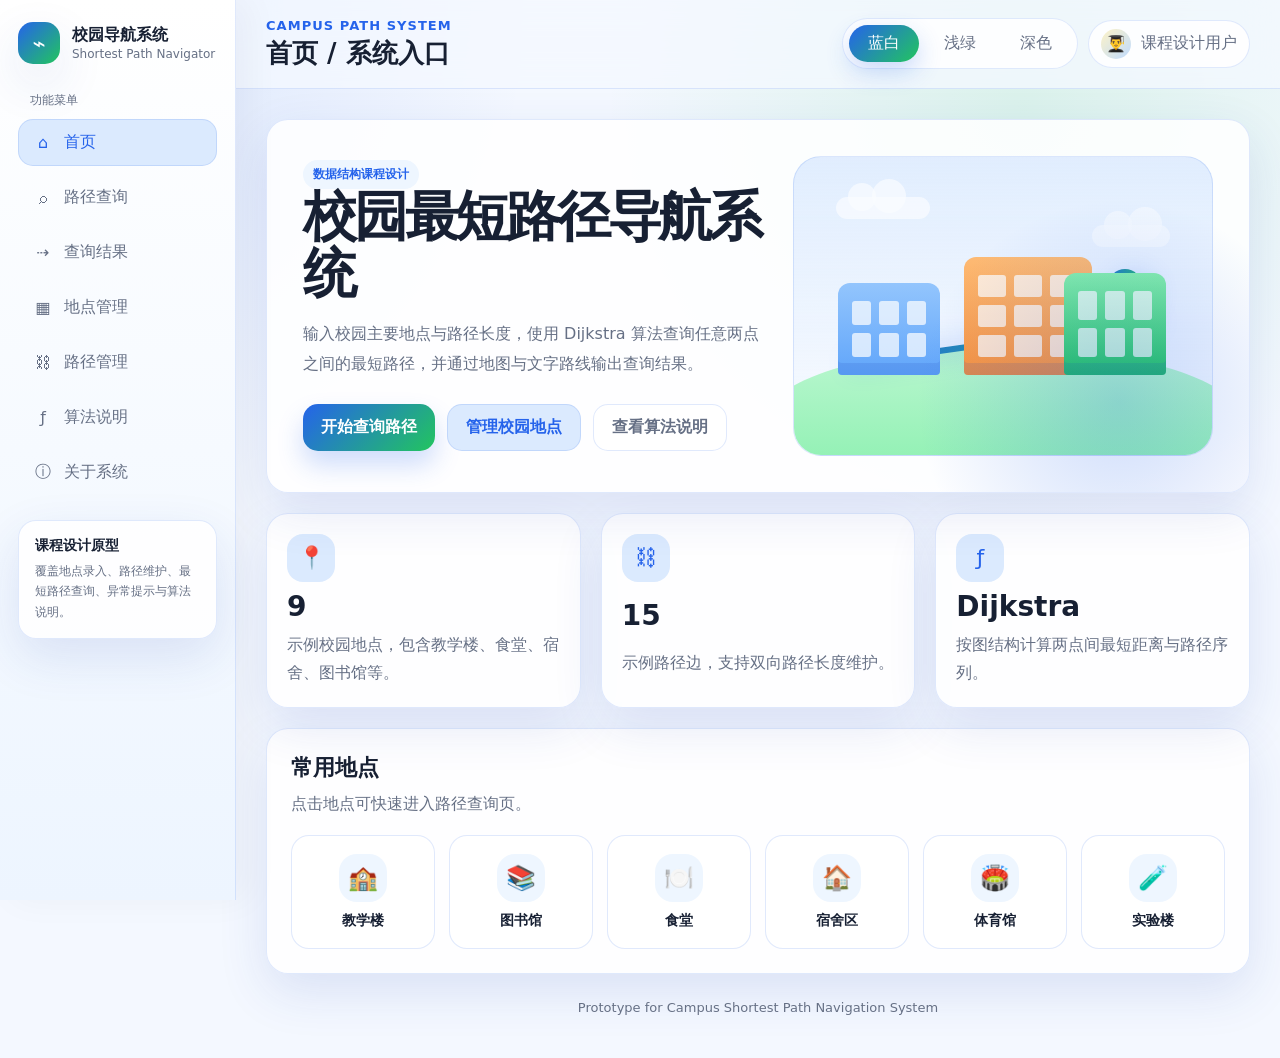
==== assets/prototype/campus-nav-prototype/index.html @ 182c436b "chore(init): add prototype assets, docs structure and project guidelines - Extract campus-nav-protot" ====
<!doctype html>
<html lang="zh-CN">
<head>
  <meta charset="UTF-8" />
  <meta name="viewport" content="width=device-width, initial-scale=1.0" />
  <title>校园最短路径导航系统 - 首页</title>
  <link rel="stylesheet" href="css/styles.css" />
</head>
<body data-theme="blue">
  <div class="drawer-mask" data-drawer-mask></div>
  <div class="app-shell">
    <aside class="sidebar">
      <div class="brand">
        <div class="logo">⌁</div>
        <div>
          <div class="brand-title">校园导航系统</div>
          <div class="brand-subtitle">Shortest Path Navigator</div>
        </div>
      </div>
      <div class="nav-section-title">功能菜单</div>
      <nav class="nav-list" data-nav></nav>
      <div class="sidebar-card">
        <strong>课程设计原型</strong>
        <p>覆盖地点录入、路径维护、最短路径查询、异常提示与算法说明。</p>
      </div>
    </aside>

    <main class="main">
      <header class="topbar">
        <button class="btn ghost mobile-menu-btn" data-menu-toggle>☰</button>
        <div>
          <div class="page-kicker">Campus Path System</div>
          <h1 class="page-title">首页 / 系统入口</h1>
        </div>
        <div class="top-actions">
          <div class="theme-switch" aria-label="主题切换">
            <button class="theme-btn" data-theme-btn="blue">蓝白</button>
            <button class="theme-btn" data-theme-btn="green">浅绿</button>
            <button class="theme-btn" data-theme-btn="dark">深色</button>
          </div>
          <div class="user-pill"><span class="avatar">👨‍🎓</span> 课程设计用户</div>
        </div>
      </header>

      <section class="content">
        <div class="card hero">
          <div>
            <span class="badge">数据结构课程设计</span>
            <h1>校园最短路径导航系统</h1>
            <p>输入校园主要地点与路径长度，使用 Dijkstra 算法查询任意两点之间的最短路径，并通过地图与文字路线输出查询结果。</p>
            <div class="hero-actions">
              <a class="btn primary" href="query.html">开始查询路径</a>
              <a class="btn secondary" href="locations.html">管理校园地点</a>
              <a class="btn ghost" href="algorithm.html">查看算法说明</a>
            </div>
          </div>
          <div class="hero-visual" aria-label="校园插画">
            <div class="cloud one"></div>
            <div class="cloud two"></div>
            <div class="ground"></div>
            <div class="route-line"></div>
            <div class="pin start"><span>起</span></div>
            <div class="pin end"><span>终</span></div>
            <div class="building b1"><div class="window-grid"><i></i><i></i><i></i><i></i><i></i><i></i></div></div>
            <div class="building b2"><div class="window-grid"><i></i><i></i><i></i><i></i><i></i><i></i><i></i><i></i><i></i></div></div>
            <div class="building b3"><div class="window-grid"><i></i><i></i><i></i><i></i><i></i><i></i></div></div>
          </div>
        </div>

        <div class="grid three" style="margin-top:20px">
          <div class="card stat-card">
            <div class="icon">📍</div>
            <strong>9</strong>
            <span>示例校园地点，包含教学楼、食堂、宿舍、图书馆等。</span>
          </div>
          <div class="card stat-card">
            <div class="icon">⛓</div>
            <strong>15</strong>
            <span>示例路径边，支持双向路径长度维护。</span>
          </div>
          <div class="card stat-card">
            <div class="icon">ƒ</div>
            <strong>Dijkstra</strong>
            <span>按图结构计算两点间最短距离与路径序列。</span>
          </div>
        </div>

        <div class="card pad" style="margin-top:20px">
          <div class="section-head">
            <div>
              <h2>常用地点</h2>
              <p>点击地点可快速进入路径查询页。</p>
            </div>
          </div>
          <div class="quick-grid" data-place-grid></div>
        </div>

        <p class="footer-note">Prototype for Campus Shortest Path Navigation System</p>
      </section>
    </main>
  </div>
  <script src="js/app.js"></script>
</body>
</html>
---- assets/prototype/campus-nav-prototype/css/styles.css ----
:root {
  --bg: #f4f8ff;
  --surface: rgba(255, 255, 255, 0.86);
  --surface-strong: #ffffff;
  --surface-soft: #edf5ff;
  --text: #172033;
  --muted: #667085;
  --line: rgba(37, 99, 235, 0.14);
  --primary: #2563eb;
  --primary-2: #22c55e;
  --primary-soft: #dbeafe;
  --danger: #ef4444;
  --warning: #f59e0b;
  --success: #16a34a;
  --shadow: 0 18px 50px rgba(30, 64, 175, 0.12);
  --radius: 22px;
  --sidebar: linear-gradient(180deg, #ffffff, #edf5ff);
  --map-bg: #f8fbff;
  --map-road: #d8e5f7;
  --chip: #eef6ff;
}

[data-theme="green"] {
  --bg: #f5faf7;
  --surface: rgba(255, 255, 255, 0.9);
  --surface-strong: #ffffff;
  --surface-soft: #ecfdf3;
  --text: #152018;
  --muted: #647067;
  --line: rgba(22, 163, 74, 0.16);
  --primary: #16a34a;
  --primary-2: #0ea5e9;
  --primary-soft: #dcfce7;
  --shadow: 0 18px 50px rgba(22, 101, 52, 0.12);
  --sidebar: linear-gradient(180deg, #ffffff, #eefcf4);
  --map-bg: #f6fff9;
  --map-road: #d9f2e2;
  --chip: #eefcf4;
}

[data-theme="dark"] {
  --bg: #06111f;
  --surface: rgba(12, 24, 43, 0.9);
  --surface-strong: #101d31;
  --surface-soft: #0d1b2e;
  --text: #e8f1ff;
  --muted: #8ea3bd;
  --line: rgba(125, 211, 252, 0.16);
  --primary: #38bdf8;
  --primary-2: #8b5cf6;
  --primary-soft: rgba(56, 189, 248, 0.16);
  --danger: #fb7185;
  --warning: #fbbf24;
  --success: #34d399;
  --shadow: 0 18px 56px rgba(0, 0, 0, 0.32);
  --sidebar: linear-gradient(180deg, #101d31, #081426);
  --map-bg: #0b1728;
  --map-road: #203854;
  --chip: rgba(56, 189, 248, 0.12);
}

* {
  box-sizing: border-box;
}

html {
  scroll-behavior: smooth;
}

body {
  margin: 0;
  font-family: Inter, ui-sans-serif, system-ui, -apple-system, BlinkMacSystemFont, "Segoe UI", "PingFang SC", "Microsoft YaHei", sans-serif;
  background:
    radial-gradient(circle at top left, rgba(37, 99, 235, 0.15), transparent 32%),
    radial-gradient(circle at 80% 10%, rgba(34, 197, 94, 0.12), transparent 30%),
    var(--bg);
  color: var(--text);
  min-height: 100vh;
}

body[data-theme="dark"] {
  background:
    radial-gradient(circle at top left, rgba(56, 189, 248, 0.18), transparent 28%),
    radial-gradient(circle at 82% 20%, rgba(139, 92, 246, 0.18), transparent 32%),
    var(--bg);
}

a {
  color: inherit;
  text-decoration: none;
}

button, input, select, textarea {
  font: inherit;
}

button {
  cursor: pointer;
}

.app-shell {
  display: grid;
  grid-template-columns: 236px 1fr;
  min-height: 100vh;
}

.sidebar {
  position: sticky;
  top: 0;
  height: 100vh;
  padding: 22px 18px;
  background: var(--sidebar);
  border-right: 1px solid var(--line);
  box-shadow: 12px 0 34px rgba(15, 23, 42, 0.04);
  z-index: 10;
}

.brand {
  display: flex;
  align-items: center;
  gap: 12px;
  margin-bottom: 28px;
}

.logo {
  width: 42px;
  height: 42px;
  display: grid;
  place-items: center;
  border-radius: 15px;
  color: #fff;
  background: linear-gradient(135deg, var(--primary), var(--primary-2));
  font-size: 22px;
  box-shadow: var(--shadow);
}

.brand-title {
  font-weight: 800;
  line-height: 1.2;
}

.brand-subtitle {
  font-size: 12px;
  color: var(--muted);
  margin-top: 3px;
}

.nav-section-title {
  margin: 22px 12px 10px;
  font-size: 12px;
  color: var(--muted);
}

.nav-list {
  display: grid;
  gap: 8px;
}

.nav-item {
  display: flex;
  align-items: center;
  gap: 10px;
  padding: 12px 13px;
  border-radius: 15px;
  color: var(--muted);
  transition: 0.2s ease;
  border: 1px solid transparent;
}

.nav-item:hover,
.nav-item.active {
  color: var(--primary);
  background: var(--primary-soft);
  border-color: var(--line);
}

.nav-icon {
  width: 22px;
  text-align: center;
}

.sidebar-card {
  margin-top: 24px;
  padding: 16px;
  border-radius: 18px;
  background: var(--surface);
  border: 1px solid var(--line);
  box-shadow: var(--shadow);
}

.sidebar-card strong {
  display: block;
  font-size: 14px;
  margin-bottom: 6px;
}

.sidebar-card p {
  margin: 0;
  color: var(--muted);
  font-size: 12px;
  line-height: 1.7;
}

.main {
  min-width: 0;
}

.topbar {
  position: sticky;
  top: 0;
  z-index: 8;
  display: flex;
  align-items: center;
  justify-content: space-between;
  gap: 16px;
  padding: 18px 30px;
  backdrop-filter: blur(18px);
  background: color-mix(in srgb, var(--bg) 74%, transparent);
  border-bottom: 1px solid var(--line);
}

.page-kicker {
  color: var(--primary);
  font-size: 13px;
  font-weight: 700;
  letter-spacing: 0.08em;
  text-transform: uppercase;
}

.page-title {
  margin: 4px 0 0;
  font-size: 26px;
  line-height: 1.25;
}

.top-actions {
  display: flex;
  align-items: center;
  gap: 10px;
  flex-wrap: wrap;
  justify-content: flex-end;
}

.theme-switch {
  display: inline-flex;
  align-items: center;
  gap: 6px;
  padding: 6px;
  border-radius: 999px;
  background: var(--surface);
  border: 1px solid var(--line);
}

.theme-btn {
  min-width: 70px;
  padding: 8px 12px;
  border-radius: 999px;
  border: 0;
  background: transparent;
  color: var(--muted);
}

.theme-btn.active {
  color: #fff;
  background: linear-gradient(135deg, var(--primary), var(--primary-2));
  box-shadow: 0 10px 24px color-mix(in srgb, var(--primary) 24%, transparent);
}

.user-pill {
  display: flex;
  align-items: center;
  gap: 10px;
  padding: 8px 12px;
  border: 1px solid var(--line);
  border-radius: 999px;
  background: var(--surface);
  color: var(--muted);
  white-space: nowrap;
}

.avatar {
  width: 30px;
  height: 30px;
  border-radius: 50%;
  display: grid;
  place-items: center;
  background: linear-gradient(135deg, #fef3c7, #bfdbfe);
}

.content {
  padding: 30px;
}

.grid {
  display: grid;
  gap: 20px;
}

.grid.two {
  grid-template-columns: 1.05fr 0.95fr;
}

.grid.three {
  grid-template-columns: repeat(3, 1fr);
}

.card {
  background: var(--surface);
  border: 1px solid var(--line);
  border-radius: var(--radius);
  box-shadow: var(--shadow);
}

.card.pad {
  padding: 24px;
}

.hero {
  position: relative;
  overflow: hidden;
  min-height: 360px;
  display: grid;
  grid-template-columns: 1fr 420px;
  align-items: center;
  gap: 30px;
  padding: 36px;
}

.hero::after {
  content: "";
  position: absolute;
  inset: auto -80px -120px auto;
  width: 420px;
  height: 420px;
  border-radius: 50%;
  background: radial-gradient(circle, color-mix(in srgb, var(--primary) 22%, transparent), transparent 68%);
  pointer-events: none;
}

.hero h1 {
  font-size: clamp(34px, 5vw, 54px);
  line-height: 1.05;
  margin: 0 0 16px;
  letter-spacing: -0.06em;
}

.hero p {
  max-width: 680px;
  margin: 0 0 24px;
  color: var(--muted);
  line-height: 1.9;
}

.hero-actions {
  display: flex;
  gap: 12px;
  flex-wrap: wrap;
}

.btn {
  border: 0;
  border-radius: 15px;
  padding: 12px 18px;
  font-weight: 700;
  display: inline-flex;
  align-items: center;
  justify-content: center;
  gap: 8px;
  min-height: 46px;
  transition: 0.2s ease;
}

.btn.primary {
  color: #fff;
  background: linear-gradient(135deg, var(--primary), var(--primary-2));
  box-shadow: 0 14px 26px color-mix(in srgb, var(--primary) 22%, transparent);
}

.btn.secondary {
  color: var(--primary);
  background: var(--primary-soft);
  border: 1px solid var(--line);
}

.btn.ghost {
  color: var(--muted);
  background: var(--surface);
  border: 1px solid var(--line);
}

.btn.danger {
  color: #fff;
  background: var(--danger);
}

.btn:hover {
  transform: translateY(-1px);
}

.hero-visual {
  position: relative;
  min-height: 300px;
  border-radius: 28px;
  background:
    linear-gradient(180deg, color-mix(in srgb, var(--primary-soft) 80%, transparent), transparent),
    var(--map-bg);
  border: 1px solid var(--line);
  overflow: hidden;
}

.cloud {
  position: absolute;
  background: rgba(255, 255, 255, 0.7);
  height: 22px;
  border-radius: 999px;
  filter: blur(0.2px);
}

.cloud::before,
.cloud::after {
  content: "";
  position: absolute;
  border-radius: 50%;
  background: inherit;
}

.cloud::before {
  width: 28px;
  height: 28px;
  left: 12px;
  top: -14px;
}

.cloud::after {
  width: 34px;
  height: 34px;
  left: 36px;
  top: -18px;
}

.cloud.one { width: 94px; left: 42px; top: 40px; opacity: 0.8; }
.cloud.two { width: 78px; right: 42px; top: 68px; opacity: 0.6; }

.campus-scene {
  position: absolute;
  inset: 0;
}

.building {
  position: absolute;
  bottom: 80px;
  width: 102px;
  height: 86px;
  border-radius: 12px 12px 4px 4px;
  background: linear-gradient(180deg, #93c5fd, #60a5fa);
  box-shadow: inset 0 -12px 0 rgba(30, 64, 175, 0.13);
}

[data-theme="dark"] .building {
  background: linear-gradient(180deg, #2563eb, #1e40af);
  box-shadow: 0 0 28px rgba(56, 189, 248, 0.22);
}

.building.b1 { left: 44px; height: 92px; }
.building.b2 { left: 170px; width: 128px; height: 118px; background: linear-gradient(180deg, #fdba74, #fb923c); }
.building.b3 { right: 46px; height: 102px; background: linear-gradient(180deg, #86efac, #22c55e); }

.window-grid {
  position: absolute;
  inset: 18px 14px;
  display: grid;
  grid-template-columns: repeat(3, 1fr);
  gap: 8px;
}

.window-grid i {
  background: rgba(255, 255, 255, 0.72);
  border-radius: 3px;
}

.ground {
  position: absolute;
  left: -30px;
  right: -30px;
  bottom: -42px;
  height: 150px;
  border-radius: 50% 50% 0 0;
  background: linear-gradient(180deg, #bbf7d0, #86efac);
}

[data-theme="dark"] .ground {
  background: linear-gradient(180deg, #0f766e, #064e3b);
}

.route-line {
  position: absolute;
  left: 54px;
  right: 54px;
  bottom: 110px;
  height: 6px;
  border-radius: 999px;
  background: linear-gradient(90deg, var(--primary), var(--primary-2));
  transform: rotate(-8deg);
  box-shadow: 0 0 24px color-mix(in srgb, var(--primary) 40%, transparent);
}

.pin {
  position: absolute;
  width: 34px;
  height: 34px;
  display: grid;
  place-items: center;
  color: #fff;
  border-radius: 50% 50% 50% 8px;
  transform: rotate(-45deg);
  background: linear-gradient(135deg, var(--primary), var(--primary-2));
  box-shadow: 0 12px 28px color-mix(in srgb, var(--primary) 30%, transparent);
}

.pin span {
  transform: rotate(45deg);
  font-size: 16px;
}

.pin.start { left: 64px; bottom: 118px; }
.pin.end { right: 70px; bottom: 152px; }

.stat-card {
  display: grid;
  gap: 8px;
  padding: 20px;
}

.stat-card .icon {
  width: 48px;
  height: 48px;
  display: grid;
  place-items: center;
  border-radius: 16px;
  background: var(--primary-soft);
  color: var(--primary);
  font-size: 22px;
}

.stat-card strong {
  font-size: 28px;
}

.stat-card span,
.section-note {
  color: var(--muted);
  line-height: 1.75;
}

.section-head {
  display: flex;
  justify-content: space-between;
  align-items: flex-start;
  gap: 16px;
  margin-bottom: 18px;
}

.section-head h2,
.card h2 {
  margin: 0;
  font-size: 22px;
}

.section-head p,
.card h2 + p {
  margin: 7px 0 0;
  color: var(--muted);
  line-height: 1.7;
}

.quick-grid {
  display: grid;
  grid-template-columns: repeat(6, 1fr);
  gap: 14px;
}

.place-tile {
  padding: 18px 12px;
  border: 1px solid var(--line);
  border-radius: 18px;
  background: var(--surface-strong);
  text-align: center;
  transition: 0.2s ease;
}

.place-tile:hover {
  transform: translateY(-3px);
  box-shadow: var(--shadow);
}

.place-icon {
  width: 48px;
  height: 48px;
  margin: 0 auto 10px;
  border-radius: 18px;
  display: grid;
  place-items: center;
  background: var(--chip);
  color: var(--primary);
  font-size: 24px;
}

.place-tile strong {
  display: block;
  font-size: 14px;
}

.form {
  display: grid;
  gap: 18px;
}

.form-row {
  display: grid;
  gap: 8px;
}

.form-row label {
  font-weight: 700;
  color: var(--text);
}

.input-wrap {
  display: flex;
  align-items: center;
  gap: 10px;
  padding: 0 14px;
  min-height: 56px;
  border: 1px solid var(--line);
  background: var(--surface-strong);
  border-radius: 16px;
}

.input-wrap input,
.input-wrap select {
  width: 100%;
  border: 0;
  outline: none;
  background: transparent;
  color: var(--text);
}

select option {
  color: #111827;
}

.input-icon {
  color: var(--primary);
}

.alert {
  display: none;
  padding: 13px 14px;
  border-radius: 14px;
  border: 1px solid color-mix(in srgb, var(--danger) 35%, transparent);
  color: var(--danger);
  background: color-mix(in srgb, var(--danger) 10%, transparent);
}

.alert.show {
  display: block;
}

.route-summary {
  display: grid;
  gap: 20px;
}

.distance-card {
  padding: 24px;
  border-radius: 22px;
  background: linear-gradient(135deg, var(--primary-soft), transparent);
  border: 1px solid var(--line);
}

.distance-card small {
  display: block;
  color: var(--muted);
  margin-bottom: 8px;
}

.distance-number {
  font-size: 50px;
  font-weight: 900;
  letter-spacing: -0.06em;
  color: var(--primary);
}

.path-text {
  padding: 18px;
  border-radius: 18px;
  background: var(--surface-soft);
  border: 1px dashed var(--line);
  font-weight: 800;
  color: var(--primary);
  line-height: 1.8;
}

.path-list {
  display: grid;
  gap: 10px;
  counter-reset: step;
}

.path-step {
  display: flex;
  align-items: center;
  gap: 12px;
  padding: 13px;
  border-radius: 16px;
  background: var(--surface-strong);
  border: 1px solid var(--line);
}

.path-step::before {
  counter-increment: step;
  content: counter(step);
  width: 30px;
  height: 30px;
  display: grid;
  place-items: center;
  border-radius: 50%;
  background: linear-gradient(135deg, var(--primary), var(--primary-2));
  color: #fff;
  font-weight: 800;
}

.map-card {
  min-height: 420px;
  position: relative;
  overflow: hidden;
  background: var(--map-bg);
}

.campus-map {
  width: 100%;
  height: 100%;
  min-height: 420px;
}

.map-node {
  cursor: pointer;
}

.map-node circle {
  fill: var(--surface-strong);
  stroke: var(--primary);
  stroke-width: 2.4;
  filter: drop-shadow(0 8px 14px rgba(37, 99, 235, 0.16));
}

.map-node text {
  fill: var(--text);
  font-weight: 700;
  font-size: 13px;
}

.map-edge {
  stroke: var(--map-road);
  stroke-width: 5;
  stroke-linecap: round;
}

.map-edge.active {
  stroke: url(#routeGradient);
  stroke-width: 7;
  stroke-dasharray: 10 8;
  animation: dash 1.8s linear infinite;
}

@keyframes dash {
  to { stroke-dashoffset: -36; }
}

.table-wrap {
  overflow: auto;
  border: 1px solid var(--line);
  border-radius: 18px;
  background: var(--surface-strong);
}

table {
  width: 100%;
  border-collapse: collapse;
  min-width: 720px;
}

th,
td {
  padding: 15px 16px;
  text-align: left;
  border-bottom: 1px solid var(--line);
}

th {
  color: var(--muted);
  font-size: 13px;
  background: color-mix(in srgb, var(--surface-soft) 70%, transparent);
}

td {
  color: var(--text);
}

tr:last-child td {
  border-bottom: 0;
}

.badge {
  display: inline-flex;
  align-items: center;
  gap: 6px;
  padding: 6px 10px;
  border-radius: 999px;
  font-size: 12px;
  font-weight: 800;
  background: var(--chip);
  color: var(--primary);
}

.badge.success { color: var(--success); background: color-mix(in srgb, var(--success) 12%, transparent); }
.badge.warning { color: var(--warning); background: color-mix(in srgb, var(--warning) 13%, transparent); }
.badge.danger { color: var(--danger); background: color-mix(in srgb, var(--danger) 12%, transparent); }

.action-link {
  border: 0;
  background: transparent;
  color: var(--primary);
  font-weight: 800;
  margin-right: 12px;
}

.search-panel {
  display: grid;
  grid-template-columns: 1fr 1fr auto;
  gap: 12px;
  margin-bottom: 18px;
}

.timeline {
  display: grid;
  gap: 18px;
}

.timeline-item {
  display: grid;
  grid-template-columns: 44px 1fr;
  gap: 14px;
}

.timeline-dot {
  width: 44px;
  height: 44px;
  display: grid;
  place-items: center;
  border-radius: 16px;
  background: linear-gradient(135deg, var(--primary), var(--primary-2));
  color: white;
  font-weight: 900;
}

.timeline-body {
  padding: 16px;
  border: 1px solid var(--line);
  border-radius: 18px;
  background: var(--surface-strong);
}

.timeline-body h3 {
  margin: 0 0 6px;
}

.timeline-body p {
  margin: 0;
  color: var(--muted);
  line-height: 1.7;
}

.code-block {
  margin-top: 16px;
  padding: 16px;
  border-radius: 16px;
  border: 1px solid var(--line);
  background: #07111f;
  color: #dbeafe;
  overflow: auto;
  font-family: "SFMono-Regular", Consolas, "Liberation Mono", Menlo, monospace;
  font-size: 13px;
  line-height: 1.7;
}

.footer-note {
  margin-top: 26px;
  color: var(--muted);
  text-align: center;
  font-size: 13px;
}

.mobile-menu-btn {
  display: none;
}

.drawer-mask {
  display: none;
}

.empty-state {
  padding: 44px 20px;
  text-align: center;
  color: var(--muted);
}

.empty-state .big-icon {
  width: 72px;
  height: 72px;
  display: grid;
  place-items: center;
  margin: 0 auto 14px;
  border-radius: 24px;
  background: var(--primary-soft);
  color: var(--primary);
  font-size: 36px;
}

.mock-form-grid {
  display: grid;
  grid-template-columns: repeat(2, 1fr);
  gap: 14px;
}

.form-actions {
  display: flex;
  justify-content: flex-end;
  gap: 12px;
  margin-top: 18px;
  flex-wrap: wrap;
}

.route-chip-row {
  display: flex;
  gap: 10px;
  flex-wrap: wrap;
}

.route-chip {
  display: inline-flex;
  align-items: center;
  gap: 7px;
  padding: 8px 10px;
  border-radius: 999px;
  background: var(--chip);
  color: var(--primary);
  font-weight: 800;
  font-size: 13px;
}

@media (max-width: 1180px) {
  .hero {
    grid-template-columns: 1fr;
  }

  .quick-grid,
  .grid.three {
    grid-template-columns: repeat(3, 1fr);
  }

  .grid.two {
    grid-template-columns: 1fr;
  }
}

@media (max-width: 880px) {
  .app-shell {
    grid-template-columns: 1fr;
  }

  .sidebar {
    position: fixed;
    left: -280px;
    transition: 0.22s ease;
    width: 260px;
  }

  body.drawer-open .sidebar {
    left: 0;
  }

  .drawer-mask {
    display: block;
    position: fixed;
    inset: 0;
    background: rgba(2, 6, 23, 0.46);
    opacity: 0;
    pointer-events: none;
    transition: 0.2s ease;
    z-index: 9;
  }

  body.drawer-open .drawer-mask {
    opacity: 1;
    pointer-events: auto;
  }

  .mobile-menu-btn {
    display: inline-flex;
  }

  .topbar {
    align-items: flex-start;
    padding: 16px;
  }

  .content {
    padding: 16px;
  }

  .hero {
    padding: 24px;
  }

  .theme-switch {
    width: 100%;
    justify-content: center;
  }

  .top-actions {
    max-width: 260px;
  }

  .search-panel,
  .mock-form-grid {
    grid-template-columns: 1fr;
  }
}

@media (max-width: 620px) {
  .quick-grid,
  .grid.three {
    grid-template-columns: repeat(2, 1fr);
  }

  .page-title {
    font-size: 21px;
  }

  .hero h1 {
    font-size: 34px;
  }
}
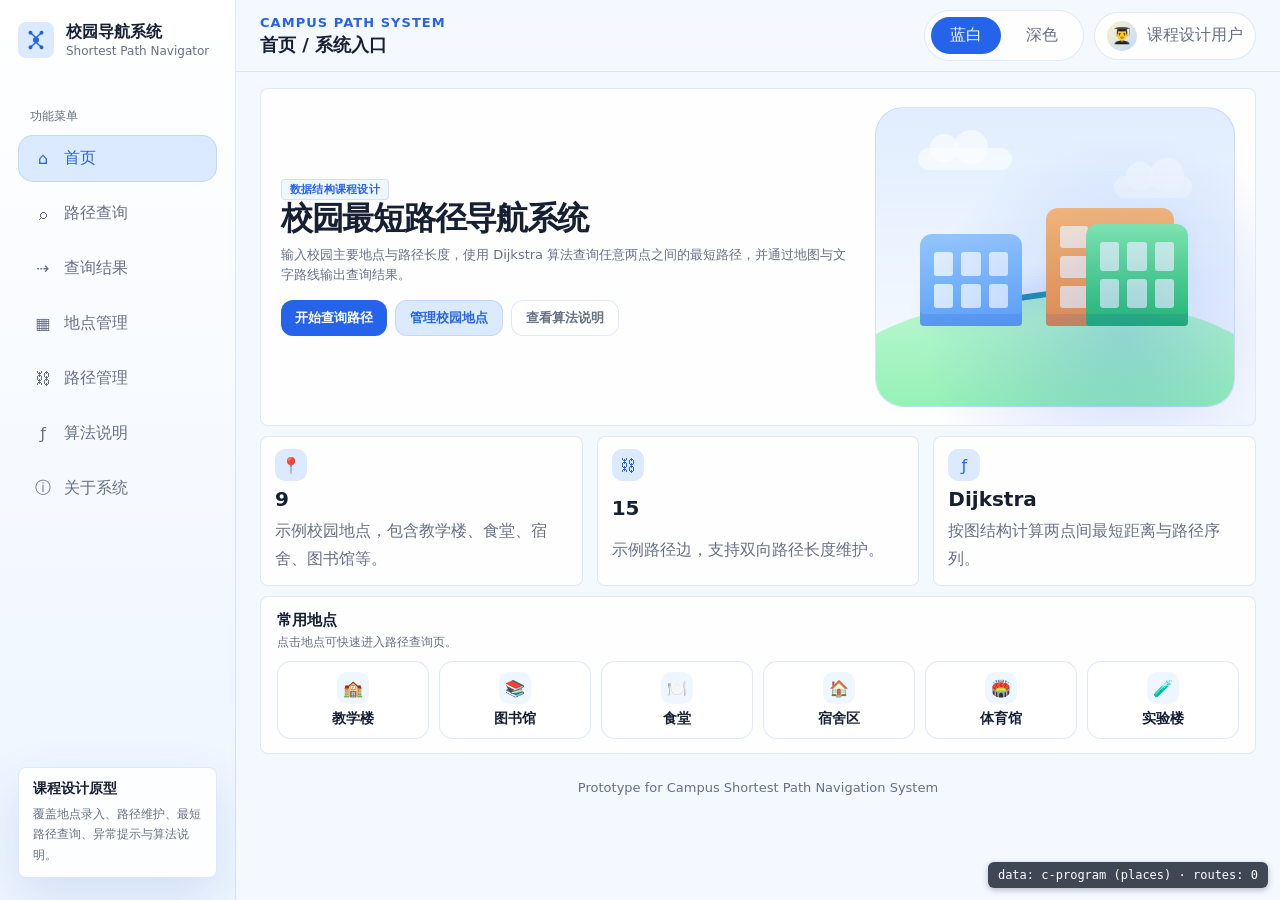
==== commit 07b212e0: "feat(frontend): simplify to 2 themes, redesign logo, polish components - Remove green theme; keep on" ====
--- a/assets/prototype/campus-nav-prototype/index.html
+++ b/assets/prototype/campus-nav-prototype/index.html
@@ -11,7 +11,19 @@
   <div class="app-shell">
     <aside class="sidebar">
       <div class="brand">
-        <div class="logo">⌁</div>
+        <div class="logo" aria-label="校园导航 Logo">
+          <svg viewBox="0 0 24 24" width="22" height="22" stroke="currentColor" fill="none" stroke-width="1.6" stroke-linecap="round" stroke-linejoin="round">
+            <circle cx="12" cy="12" r="2.5" fill="currentColor"/>
+            <line x1="12" y1="9.5" x2="6" y2="4"/>
+            <line x1="12" y1="9.5" x2="18" y2="4"/>
+            <line x1="12" y1="14.5" x2="6" y2="20"/>
+            <line x1="12" y1="14.5" x2="18" y2="20"/>
+            <circle cx="6" cy="4" r="1.4" fill="currentColor"/>
+            <circle cx="18" cy="4" r="1.4" fill="currentColor"/>
+            <circle cx="6" cy="20" r="1.4" fill="currentColor"/>
+            <circle cx="18" cy="20" r="1.4" fill="currentColor"/>
+          </svg>
+        </div>
         <div>
           <div class="brand-title">校园导航系统</div>
           <div class="brand-subtitle">Shortest Path Navigator</div>
@@ -35,7 +47,7 @@
         <div class="top-actions">
           <div class="theme-switch" aria-label="主题切换">
             <button class="theme-btn" data-theme-btn="blue">蓝白</button>
-            <button class="theme-btn" data-theme-btn="green">浅绿</button>
+            
             <button class="theme-btn" data-theme-btn="dark">深色</button>
           </div>
           <div class="user-pill"><span class="avatar">👨‍🎓</span> 课程设计用户</div>
@@ -67,7 +79,7 @@
           </div>
         </div>
 
-        <div class="grid three" style="margin-top:20px">
+        <div class="grid three" style="margin-top:10px">
           <div class="card stat-card">
             <div class="icon">📍</div>
             <strong>9</strong>
@@ -85,7 +97,7 @@
           </div>
         </div>
 
-        <div class="card pad" style="margin-top:20px">
+        <div class="card pad" style="margin-top:10px">
           <div class="section-head">
             <div>
               <h2>常用地点</h2>
--- a/assets/prototype/campus-nav-prototype/css/styles.css
+++ b/assets/prototype/campus-nav-prototype/css/styles.css
@@ -13,29 +13,11 @@
   --warning: #f59e0b;
   --success: #16a34a;
   --shadow: 0 18px 50px rgba(30, 64, 175, 0.12);
-  --radius: 22px;
+  --radius: 8px;
   --sidebar: linear-gradient(180deg, #ffffff, #edf5ff);
   --map-bg: #f8fbff;
   --map-road: #d8e5f7;
   --chip: #eef6ff;
-}
-
-[data-theme="green"] {
-  --bg: #f5faf7;
-  --surface: rgba(255, 255, 255, 0.9);
-  --surface-strong: #ffffff;
-  --surface-soft: #ecfdf3;
-  --text: #152018;
-  --muted: #647067;
-  --line: rgba(22, 163, 74, 0.16);
-  --primary: #16a34a;
-  --primary-2: #0ea5e9;
-  --primary-soft: #dcfce7;
-  --shadow: 0 18px 50px rgba(22, 101, 52, 0.12);
-  --sidebar: linear-gradient(180deg, #ffffff, #eefcf4);
-  --map-bg: #f6fff9;
-  --map-road: #d9f2e2;
-  --chip: #eefcf4;
 }
 
 [data-theme="dark"] {
@@ -70,19 +52,9 @@
 body {
   margin: 0;
   font-family: Inter, ui-sans-serif, system-ui, -apple-system, BlinkMacSystemFont, "Segoe UI", "PingFang SC", "Microsoft YaHei", sans-serif;
-  background:
-    radial-gradient(circle at top left, rgba(37, 99, 235, 0.15), transparent 32%),
-    radial-gradient(circle at 80% 10%, rgba(34, 197, 94, 0.12), transparent 30%),
-    var(--bg);
+  background: var(--bg);
   color: var(--text);
   min-height: 100vh;
-}
-
-body[data-theme="dark"] {
-  background:
-    radial-gradient(circle at top left, rgba(56, 189, 248, 0.18), transparent 28%),
-    radial-gradient(circle at 82% 20%, rgba(139, 92, 246, 0.18), transparent 32%),
-    var(--bg);
 }
 
 a {
@@ -111,8 +83,14 @@
   padding: 22px 18px;
   background: var(--sidebar);
   border-right: 1px solid var(--line);
-  box-shadow: 12px 0 34px rgba(15, 23, 42, 0.04);
   z-index: 10;
+  display: flex;
+  flex-direction: column;
+  overflow-y: auto;
+}
+
+.sidebar .nav-list {
+  flex: 0 0 auto;
 }
 
 .brand {
@@ -123,15 +101,13 @@
 }
 
 .logo {
-  width: 42px;
-  height: 42px;
+  width: 36px;
+  height: 36px;
   display: grid;
   place-items: center;
-  border-radius: 15px;
-  color: #fff;
-  background: linear-gradient(135deg, var(--primary), var(--primary-2));
-  font-size: 22px;
-  box-shadow: var(--shadow);
+  border-radius: 8px;
+  color: var(--primary);
+  background: var(--primary-soft);
 }
 
 .brand-title {
@@ -180,9 +156,9 @@
 }
 
 .sidebar-card {
-  margin-top: 24px;
-  padding: 16px;
-  border-radius: 18px;
+  margin-top: auto;
+  padding: 12px 14px;
+  border-radius: 8px;
   background: var(--surface);
   border: 1px solid var(--line);
   box-shadow: var(--shadow);
@@ -213,7 +189,7 @@
   align-items: center;
   justify-content: space-between;
   gap: 16px;
-  padding: 18px 30px;
+  padding: 10px 24px;
   backdrop-filter: blur(18px);
   background: color-mix(in srgb, var(--bg) 74%, transparent);
   border-bottom: 1px solid var(--line);
@@ -229,7 +205,7 @@
 
 .page-title {
   margin: 4px 0 0;
-  font-size: 26px;
+  font-size: 18px;
   line-height: 1.25;
 }
 
@@ -262,8 +238,7 @@
 
 .theme-btn.active {
   color: #fff;
-  background: linear-gradient(135deg, var(--primary), var(--primary-2));
-  box-shadow: 0 10px 24px color-mix(in srgb, var(--primary) 24%, transparent);
+  background: var(--primary);
 }
 
 .user-pill {
@@ -288,11 +263,13 @@
 }
 
 .content {
-  padding: 30px;
+  padding: 16px 24px 24px;
 }
 
 .grid {
   display: grid;
+  gap: 14px;
+}
   gap: 20px;
 }
 
@@ -307,23 +284,22 @@
 .card {
   background: var(--surface);
   border: 1px solid var(--line);
-  border-radius: var(--radius);
-  box-shadow: var(--shadow);
+  border-radius: 8px;
 }
 
 .card.pad {
-  padding: 24px;
+  padding: 14px 16px;
 }
 
 .hero {
   position: relative;
   overflow: hidden;
-  min-height: 360px;
-  display: grid;
-  grid-template-columns: 1fr 420px;
-  align-items: center;
-  gap: 30px;
-  padding: 36px;
+  min-height: 200px;
+  display: grid;
+  grid-template-columns: 1fr 360px;
+  align-items: center;
+  gap: 24px;
+  padding: 18px 20px;
 }
 
 .hero::after {
@@ -338,42 +314,43 @@
 }
 
 .hero h1 {
-  font-size: clamp(34px, 5vw, 54px);
-  line-height: 1.05;
-  margin: 0 0 16px;
-  letter-spacing: -0.06em;
+  font-size: clamp(22px, 3vw, 32px);
+  line-height: 1.15;
+  margin: 0 0 8px;
+  letter-spacing: -0.04em;
 }
 
 .hero p {
   max-width: 680px;
-  margin: 0 0 24px;
-  color: var(--muted);
-  line-height: 1.9;
+  margin: 0 0 14px;
+  color: var(--muted);
+  line-height: 1.6;
+  font-size: 13px;
 }
 
 .hero-actions {
   display: flex;
-  gap: 12px;
+  gap: 8px;
   flex-wrap: wrap;
 }
 
 .btn {
   border: 0;
-  border-radius: 15px;
-  padding: 12px 18px;
+  border-radius: 12px;
+  padding: 8px 14px;
   font-weight: 700;
+  font-size: 13px;
   display: inline-flex;
   align-items: center;
   justify-content: center;
-  gap: 8px;
-  min-height: 46px;
+  gap: 6px;
+  min-height: 34px;
   transition: 0.2s ease;
 }
 
 .btn.primary {
   color: #fff;
-  background: linear-gradient(135deg, var(--primary), var(--primary-2));
-  box-shadow: 0 14px 26px color-mix(in srgb, var(--primary) 22%, transparent);
+  background: var(--primary);
 }
 
 .btn.secondary {
@@ -527,23 +504,23 @@
 
 .stat-card {
   display: grid;
-  gap: 8px;
-  padding: 20px;
+  gap: 6px;
+  padding: 12px 14px;
 }
 
 .stat-card .icon {
-  width: 48px;
-  height: 48px;
+  width: 32px;
+  height: 32px;
   display: grid;
   place-items: center;
-  border-radius: 16px;
+  border-radius: 10px;
   background: var(--primary-soft);
   color: var(--primary);
-  font-size: 22px;
+  font-size: 16px;
 }
 
 .stat-card strong {
-  font-size: 28px;
+  font-size: 20px;
 }
 
 .stat-card span,
@@ -556,53 +533,53 @@
   display: flex;
   justify-content: space-between;
   align-items: flex-start;
-  gap: 16px;
-  margin-bottom: 18px;
+  gap: 12px;
+  margin-bottom: 10px;
 }
 
 .section-head h2,
 .card h2 {
   margin: 0;
-  font-size: 22px;
+  font-size: 15px;
 }
 
 .section-head p,
 .card h2 + p {
-  margin: 7px 0 0;
-  color: var(--muted);
-  line-height: 1.7;
+  margin: 3px 0 0;
+  color: var(--muted);
+  line-height: 1.5;
+  font-size: 12px;
 }
 
 .quick-grid {
   display: grid;
   grid-template-columns: repeat(6, 1fr);
-  gap: 14px;
+  gap: 10px;
 }
 
 .place-tile {
-  padding: 18px 12px;
-  border: 1px solid var(--line);
-  border-radius: 18px;
+  padding: 10px 8px;
+  border: 1px solid var(--line);
+  border-radius: 14px;
   background: var(--surface-strong);
   text-align: center;
   transition: 0.2s ease;
 }
 
 .place-tile:hover {
-  transform: translateY(-3px);
-  box-shadow: var(--shadow);
+  background: var(--primary-soft);
 }
 
 .place-icon {
-  width: 48px;
-  height: 48px;
-  margin: 0 auto 10px;
-  border-radius: 18px;
+  width: 32px;
+  height: 32px;
+  margin: 0 auto 6px;
+  border-radius: 10px;
   display: grid;
   place-items: center;
   background: var(--chip);
   color: var(--primary);
-  font-size: 24px;
+  font-size: 16px;
 }
 
 .place-tile strong {
@@ -815,12 +792,14 @@
   display: inline-flex;
   align-items: center;
   gap: 6px;
-  padding: 6px 10px;
-  border-radius: 999px;
-  font-size: 12px;
-  font-weight: 800;
+  padding: 2px 8px;
+  border-radius: 4px;
+  font-size: 11px;
+  font-weight: 600;
   background: var(--chip);
   color: var(--primary);
+  border: 1px solid var(--line);
+  letter-spacing: 0.02em;
 }
 
 .badge.success { color: var(--success); background: color-mix(in srgb, var(--success) 12%, transparent); }
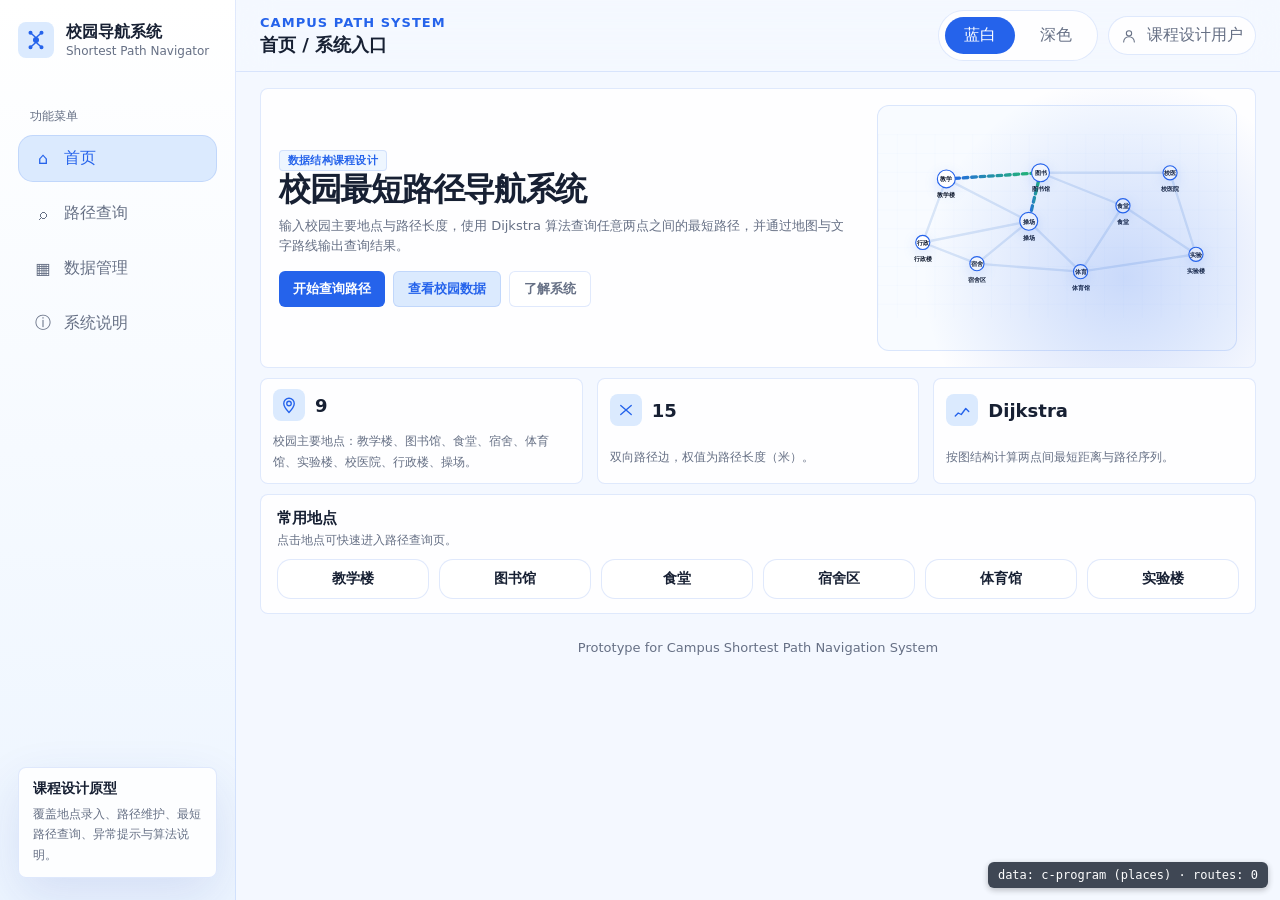
==== commit 0222b318: "feat(frontend): merge 7 pages to 4 modules + tab/section components - 删除 result/locations/paths/algo" ====
--- a/assets/prototype/campus-nav-prototype/index.html
+++ b/assets/prototype/campus-nav-prototype/index.html
@@ -47,10 +47,9 @@
         <div class="top-actions">
           <div class="theme-switch" aria-label="主题切换">
             <button class="theme-btn" data-theme-btn="blue">蓝白</button>
-            
             <button class="theme-btn" data-theme-btn="dark">深色</button>
           </div>
-          <div class="user-pill"><span class="avatar">👨‍🎓</span> 课程设计用户</div>
+          <div class="user-pill"><svg width="16" height="16" viewBox="0 0 24 24" fill="none" stroke="currentColor" stroke-width="1.6" stroke-linecap="round" stroke-linejoin="round"><circle cx="12" cy="8" r="4"/><path d="M4 21a8 8 0 0 1 16 0"/></svg> 课程设计用户</div>
         </div>
       </header>
 
@@ -62,36 +61,32 @@
             <p>输入校园主要地点与路径长度，使用 Dijkstra 算法查询任意两点之间的最短路径，并通过地图与文字路线输出查询结果。</p>
             <div class="hero-actions">
               <a class="btn primary" href="query.html">开始查询路径</a>
-              <a class="btn secondary" href="locations.html">管理校园地点</a>
-              <a class="btn ghost" href="algorithm.html">查看算法说明</a>
+              <a class="btn secondary" href="data.html">查看校园数据</a>
+              <a class="btn ghost" href="docs.html">了解系统</a>
             </div>
           </div>
-          <div class="hero-visual" aria-label="校园插画">
-            <div class="cloud one"></div>
-            <div class="cloud two"></div>
-            <div class="ground"></div>
-            <div class="route-line"></div>
-            <div class="pin start"><span>起</span></div>
-            <div class="pin end"><span>终</span></div>
-            <div class="building b1"><div class="window-grid"><i></i><i></i><i></i><i></i><i></i><i></i></div></div>
-            <div class="building b2"><div class="window-grid"><i></i><i></i><i></i><i></i><i></i><i></i><i></i><i></i><i></i></div></div>
-            <div class="building b3"><div class="window-grid"><i></i><i></i><i></i><i></i><i></i><i></i></div></div>
-          </div>
+          <div class="hero-visual" data-campus-map data-active="teaching,library,playground"></div>
         </div>
 
-        <div class="grid three" style="margin-top:10px">
+        <div class="grid three stat-row" style="margin-top:10px">
           <div class="card stat-card">
-            <div class="icon">📍</div>
+            <div class="icon">
+              <svg width="18" height="18" viewBox="0 0 24 24" fill="none" stroke="currentColor" stroke-width="1.8" stroke-linecap="round" stroke-linejoin="round"><circle cx="12" cy="10" r="3"/><path d="M12 22s7-7.5 7-12a7 7 0 0 0-14 0c0 4.5 7 12 7 12z"/></svg>
+            </div>
             <strong>9</strong>
-            <span>示例校园地点，包含教学楼、食堂、宿舍、图书馆等。</span>
+            <span>校园主要地点：教学楼、图书馆、食堂、宿舍、体育馆、实验楼、校医院、行政楼、操场。</span>
           </div>
           <div class="card stat-card">
-            <div class="icon">⛓</div>
+            <div class="icon">
+              <svg width="18" height="18" viewBox="0 0 24 24" fill="none" stroke="currentColor" stroke-width="1.8" stroke-linecap="round" stroke-linejoin="round"><line x1="5" y1="6" x2="19" y2="18"/><line x1="5" y1="18" x2="19" y2="6"/></svg>
+            </div>
             <strong>15</strong>
-            <span>示例路径边，支持双向路径长度维护。</span>
+            <span>双向路径边，权值为路径长度（米）。</span>
           </div>
           <div class="card stat-card">
-            <div class="icon">ƒ</div>
+            <div class="icon">
+              <svg width="18" height="18" viewBox="0 0 24 24" fill="none" stroke="currentColor" stroke-width="1.8" stroke-linecap="round" stroke-linejoin="round"><path d="M3 20l4-4 4 2 6-8 4 4"/></svg>
+            </div>
             <strong>Dijkstra</strong>
             <span>按图结构计算两点间最短距离与路径序列。</span>
           </div>
--- a/assets/prototype/campus-nav-prototype/css/styles.css
+++ b/assets/prototype/campus-nav-prototype/css/styles.css
@@ -13,7 +13,7 @@
   --warning: #f59e0b;
   --success: #16a34a;
   --shadow: 0 18px 50px rgba(30, 64, 175, 0.12);
-  --radius: 8px;
+  --radius: 6px;
   --sidebar: linear-gradient(180deg, #ffffff, #edf5ff);
   --map-bg: #f8fbff;
   --map-road: #d8e5f7;
@@ -275,6 +275,7 @@
 
 .grid.two {
   grid-template-columns: 1.05fr 0.95fr;
+  align-items: start;
 }
 
 .grid.three {
@@ -298,8 +299,8 @@
   display: grid;
   grid-template-columns: 1fr 360px;
   align-items: center;
-  gap: 24px;
-  padding: 18px 20px;
+  gap: 20px;
+  padding: 16px 18px;
 }
 
 .hero::after {
@@ -336,7 +337,7 @@
 
 .btn {
   border: 0;
-  border-radius: 12px;
+  border-radius: 6px;
   padding: 8px 14px;
   font-weight: 700;
   font-size: 13px;
@@ -376,151 +377,48 @@
 
 .hero-visual {
   position: relative;
-  min-height: 300px;
-  border-radius: 28px;
-  background:
-    linear-gradient(180deg, color-mix(in srgb, var(--primary-soft) 80%, transparent), transparent),
-    var(--map-bg);
+  min-height: 240px;
+  border-radius: 12px;
+  background: var(--map-bg);
   border: 1px solid var(--line);
   overflow: hidden;
 }
 
-.cloud {
-  position: absolute;
-  background: rgba(255, 255, 255, 0.7);
-  height: 22px;
-  border-radius: 999px;
-  filter: blur(0.2px);
-}
-
-.cloud::before,
-.cloud::after {
-  content: "";
-  position: absolute;
-  border-radius: 50%;
-  background: inherit;
-}
-
-.cloud::before {
-  width: 28px;
-  height: 28px;
-  left: 12px;
-  top: -14px;
-}
-
-.cloud::after {
-  width: 34px;
-  height: 34px;
-  left: 36px;
-  top: -18px;
-}
-
-.cloud.one { width: 94px; left: 42px; top: 40px; opacity: 0.8; }
-.cloud.two { width: 78px; right: 42px; top: 68px; opacity: 0.6; }
-
-.campus-scene {
-  position: absolute;
-  inset: 0;
-}
-
-.building {
-  position: absolute;
-  bottom: 80px;
-  width: 102px;
-  height: 86px;
-  border-radius: 12px 12px 4px 4px;
-  background: linear-gradient(180deg, #93c5fd, #60a5fa);
-  box-shadow: inset 0 -12px 0 rgba(30, 64, 175, 0.13);
-}
-
-[data-theme="dark"] .building {
-  background: linear-gradient(180deg, #2563eb, #1e40af);
-  box-shadow: 0 0 28px rgba(56, 189, 248, 0.22);
-}
-
-.building.b1 { left: 44px; height: 92px; }
-.building.b2 { left: 170px; width: 128px; height: 118px; background: linear-gradient(180deg, #fdba74, #fb923c); }
-.building.b3 { right: 46px; height: 102px; background: linear-gradient(180deg, #86efac, #22c55e); }
-
-.window-grid {
-  position: absolute;
-  inset: 18px 14px;
-  display: grid;
-  grid-template-columns: repeat(3, 1fr);
-  gap: 8px;
-}
-
-.window-grid i {
-  background: rgba(255, 255, 255, 0.72);
-  border-radius: 3px;
-}
-
-.ground {
-  position: absolute;
-  left: -30px;
-  right: -30px;
-  bottom: -42px;
-  height: 150px;
-  border-radius: 50% 50% 0 0;
-  background: linear-gradient(180deg, #bbf7d0, #86efac);
-}
-
-[data-theme="dark"] .ground {
-  background: linear-gradient(180deg, #0f766e, #064e3b);
-}
-
-.route-line {
-  position: absolute;
-  left: 54px;
-  right: 54px;
-  bottom: 110px;
-  height: 6px;
-  border-radius: 999px;
-  background: linear-gradient(90deg, var(--primary), var(--primary-2));
-  transform: rotate(-8deg);
-  box-shadow: 0 0 24px color-mix(in srgb, var(--primary) 40%, transparent);
-}
-
-.pin {
-  position: absolute;
-  width: 34px;
-  height: 34px;
-  display: grid;
-  place-items: center;
-  color: #fff;
-  border-radius: 50% 50% 50% 8px;
-  transform: rotate(-45deg);
-  background: linear-gradient(135deg, var(--primary), var(--primary-2));
-  box-shadow: 0 12px 28px color-mix(in srgb, var(--primary) 30%, transparent);
-}
-
-.pin span {
-  transform: rotate(45deg);
-  font-size: 16px;
-}
-
-.pin.start { left: 64px; bottom: 118px; }
-.pin.end { right: 70px; bottom: 152px; }
+.hero-visual .campus-map {
+  min-height: 240px;
+}
 
 .stat-card {
   display: grid;
-  gap: 6px;
-  padding: 12px 14px;
+  grid-template-columns: 32px 1fr;
+  grid-template-areas: "icon main";
+  align-items: center;
+  gap: 10px;
+  padding: 10px 12px;
 }
 
 .stat-card .icon {
+  grid-area: icon;
   width: 32px;
   height: 32px;
   display: grid;
   place-items: center;
-  border-radius: 10px;
+  border-radius: 8px;
   background: var(--primary-soft);
   color: var(--primary);
-  font-size: 16px;
 }
 
 .stat-card strong {
-  font-size: 20px;
+  grid-area: main;
+  font-size: 18px;
+  display: inline;
+}
+
+.stat-card span {
+  grid-column: 1 / -1;
+  color: var(--muted);
+  font-size: 12px;
+  line-height: 1.5;
 }
 
 .stat-card span,
@@ -708,16 +606,19 @@
 }
 
 .map-card {
-  min-height: 420px;
+  min-height: 280px;
   position: relative;
   overflow: hidden;
   background: var(--map-bg);
 }
 
+.map-card.is-compact { height: 240px; }
+.map-card.is-compact .campus-map { min-height: 240px; height: 240px; }
+
 .campus-map {
   width: 100%;
   height: 100%;
-  min-height: 420px;
+  min-height: 280px;
 }
 
 .map-node {
@@ -919,6 +820,39 @@
   margin-top: 18px;
   flex-wrap: wrap;
 }
+
+/* ---- tabs ---- */
+.tabs {
+  display: flex;
+  gap: 0;
+  border-bottom: 1px solid var(--line);
+  margin-bottom: 14px;
+}
+
+.tab-btn {
+  padding: 8px 16px;
+  background: transparent;
+  border: 0;
+  border-bottom: 2px solid transparent;
+  color: var(--muted);
+  font-weight: 600;
+  font-size: 13px;
+  cursor: pointer;
+  transition: color 0.18s ease, border-color 0.18s ease;
+}
+
+.tab-btn:hover { color: var(--text); }
+
+.tab-btn.active {
+  color: var(--primary);
+  border-bottom-color: var(--primary);
+}
+
+.panel { display: none; }
+.panel.active { display: block; }
+
+/* query 单页 section 间距 */
+.query-section + .query-section { margin-top: 10px; }
 
 .route-chip-row {
   display: flex;
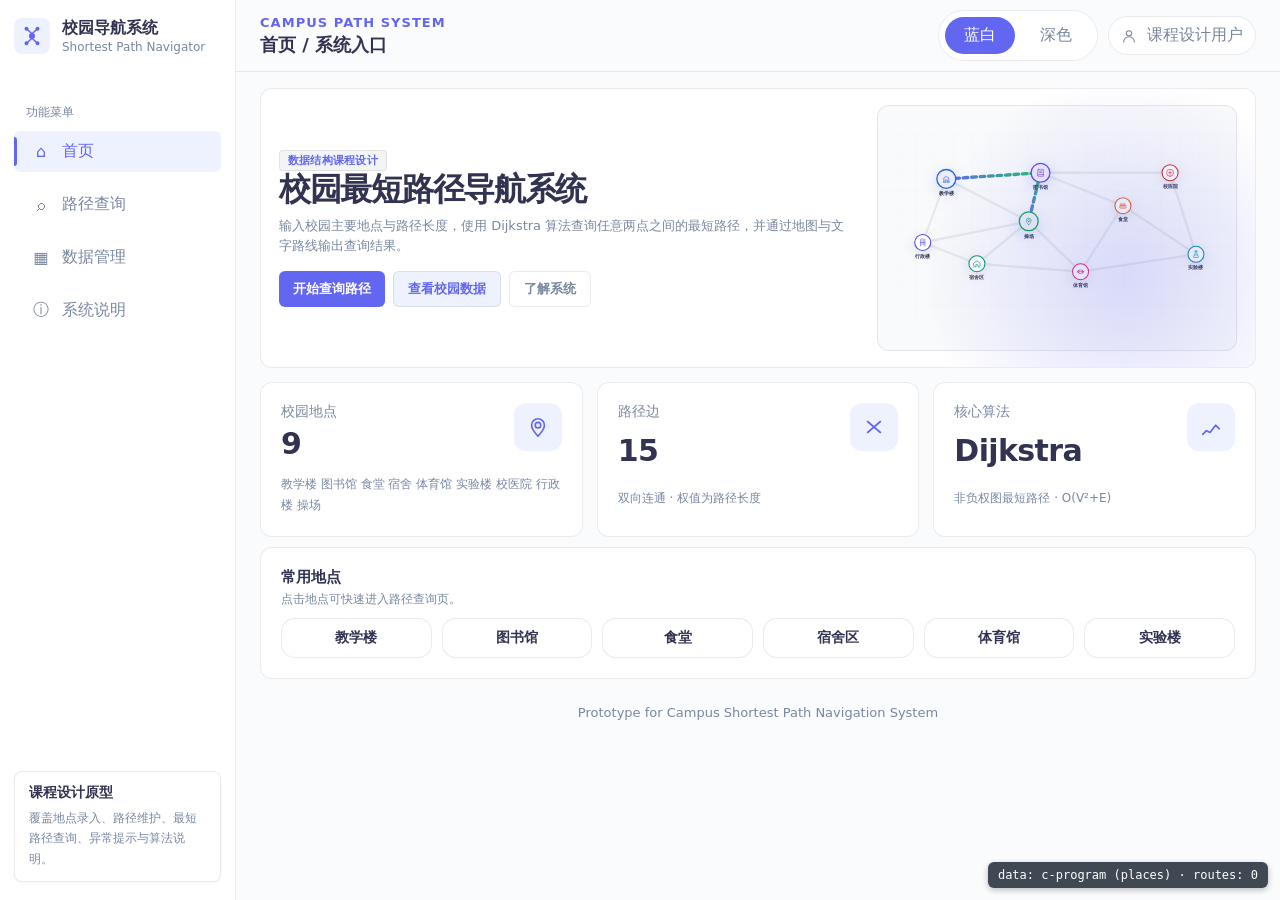
==== commit 96aaa67a: "feat(frontend): align stat-card and form layouts to Art Design Pro 主改动（Phase 4）： - .stat-card 重构为 la" ====
--- a/assets/prototype/campus-nav-prototype/index.html
+++ b/assets/prototype/campus-nav-prototype/index.html
@@ -68,27 +68,30 @@
           <div class="hero-visual" data-campus-map data-active="teaching,library,playground"></div>
         </div>
 
-        <div class="grid three stat-row" style="margin-top:10px">
+        <div class="grid three stat-row" style="margin-top:14px">
           <div class="card stat-card">
+            <div class="label">校园地点</div>
+            <strong>9</strong>
             <div class="icon">
-              <svg width="18" height="18" viewBox="0 0 24 24" fill="none" stroke="currentColor" stroke-width="1.8" stroke-linecap="round" stroke-linejoin="round"><circle cx="12" cy="10" r="3"/><path d="M12 22s7-7.5 7-12a7 7 0 0 0-14 0c0 4.5 7 12 7 12z"/></svg>
+              <svg width="22" height="22" viewBox="0 0 24 24" fill="none" stroke="currentColor" stroke-width="1.8" stroke-linecap="round" stroke-linejoin="round"><circle cx="12" cy="10" r="3"/><path d="M12 22s7-7.5 7-12a7 7 0 0 0-14 0c0 4.5 7 12 7 12z"/></svg>
             </div>
-            <strong>9</strong>
-            <span>校园主要地点：教学楼、图书馆、食堂、宿舍、体育馆、实验楼、校医院、行政楼、操场。</span>
+            <div class="sub"><span>教学楼 图书馆 食堂 宿舍 体育馆 实验楼 校医院 行政楼 操场</span></div>
           </div>
           <div class="card stat-card">
+            <div class="label">路径边</div>
+            <strong>15</strong>
             <div class="icon">
-              <svg width="18" height="18" viewBox="0 0 24 24" fill="none" stroke="currentColor" stroke-width="1.8" stroke-linecap="round" stroke-linejoin="round"><line x1="5" y1="6" x2="19" y2="18"/><line x1="5" y1="18" x2="19" y2="6"/></svg>
+              <svg width="22" height="22" viewBox="0 0 24 24" fill="none" stroke="currentColor" stroke-width="1.8" stroke-linecap="round" stroke-linejoin="round"><line x1="5" y1="6" x2="19" y2="18"/><line x1="5" y1="18" x2="19" y2="6"/></svg>
             </div>
-            <strong>15</strong>
-            <span>双向路径边，权值为路径长度（米）。</span>
+            <div class="sub"><span>双向连通 · 权值为路径长度</span></div>
           </div>
           <div class="card stat-card">
+            <div class="label">核心算法</div>
+            <strong>Dijkstra</strong>
             <div class="icon">
-              <svg width="18" height="18" viewBox="0 0 24 24" fill="none" stroke="currentColor" stroke-width="1.8" stroke-linecap="round" stroke-linejoin="round"><path d="M3 20l4-4 4 2 6-8 4 4"/></svg>
+              <svg width="22" height="22" viewBox="0 0 24 24" fill="none" stroke="currentColor" stroke-width="1.8" stroke-linecap="round" stroke-linejoin="round"><path d="M3 20l4-4 4 2 6-8 4 4"/></svg>
             </div>
-            <strong>Dijkstra</strong>
-            <span>按图结构计算两点间最短距离与路径序列。</span>
+            <div class="sub"><span>非负权图最短路径 · O(V²+E)</span></div>
           </div>
         </div>
 
--- a/assets/prototype/campus-nav-prototype/css/styles.css
+++ b/assets/prototype/campus-nav-prototype/css/styles.css
@@ -1,44 +1,45 @@
 :root {
-  --bg: #f4f8ff;
-  --surface: rgba(255, 255, 255, 0.86);
+  --bg: #fafbfc;
+  --surface: #ffffff;
   --surface-strong: #ffffff;
-  --surface-soft: #edf5ff;
-  --text: #172033;
-  --muted: #667085;
-  --line: rgba(37, 99, 235, 0.14);
-  --primary: #2563eb;
+  --surface-soft: #f9fafb;
+  --text: #323251;
+  --muted: #7987a1;
+  --line: rgba(0, 0, 0, 0.08);
+  --primary: #6366f1;
   --primary-2: #22c55e;
-  --primary-soft: #dbeafe;
+  --primary-soft: #eef2ff;
   --danger: #ef4444;
   --warning: #f59e0b;
   --success: #16a34a;
-  --shadow: 0 18px 50px rgba(30, 64, 175, 0.12);
+  --shadow: 0 1px 3px rgba(0, 0, 0, 0.04);
   --radius: 6px;
-  --sidebar: linear-gradient(180deg, #ffffff, #edf5ff);
-  --map-bg: #f8fbff;
-  --map-road: #d8e5f7;
-  --chip: #eef6ff;
+  --radius-lg: 12px;
+  --sidebar: #ffffff;
+  --map-bg: #f9fafb;
+  --map-road: #e6eaeb;
+  --chip: #f2f4f5;
 }
 
 [data-theme="dark"] {
-  --bg: #06111f;
-  --surface: rgba(12, 24, 43, 0.9);
-  --surface-strong: #101d31;
-  --surface-soft: #0d1b2e;
-  --text: #e8f1ff;
-  --muted: #8ea3bd;
-  --line: rgba(125, 211, 252, 0.16);
-  --primary: #38bdf8;
-  --primary-2: #8b5cf6;
-  --primary-soft: rgba(56, 189, 248, 0.16);
+  --bg: #070707;
+  --surface: #161618;
+  --surface-strong: #161618;
+  --surface-soft: #17171c;
+  --text: #e3e3e8;
+  --muted: #8f8fa3;
+  --line: rgba(255, 255, 255, 0.08);
+  --primary: #818cf8;
+  --primary-2: #34d399;
+  --primary-soft: rgba(129, 140, 248, 0.16);
   --danger: #fb7185;
   --warning: #fbbf24;
   --success: #34d399;
-  --shadow: 0 18px 56px rgba(0, 0, 0, 0.32);
-  --sidebar: linear-gradient(180deg, #101d31, #081426);
-  --map-bg: #0b1728;
-  --map-road: #203854;
-  --chip: rgba(56, 189, 248, 0.12);
+  --shadow: 0 1px 3px rgba(0, 0, 0, 0.4);
+  --sidebar: #161618;
+  --map-bg: #17171c;
+  --map-road: #393946;
+  --chip: #252530;
 }
 
 * {
@@ -80,7 +81,7 @@
   position: sticky;
   top: 0;
   height: 100vh;
-  padding: 22px 18px;
+  padding: 18px 14px;
   background: var(--sidebar);
   border-right: 1px solid var(--line);
   z-index: 10;
@@ -133,21 +134,37 @@
 }
 
 .nav-item {
+  position: relative;
   display: flex;
   align-items: center;
   gap: 10px;
-  padding: 12px 13px;
-  border-radius: 15px;
-  color: var(--muted);
-  transition: 0.2s ease;
-  border: 1px solid transparent;
-}
-
-.nav-item:hover,
+  padding: 10px 12px 10px 16px;
+  border-radius: 6px;
+  color: var(--muted);
+  transition: background-color 0.15s ease, color 0.15s ease;
+  border: 0;
+  margin-bottom: 4px;
+}
+
+.nav-item:hover {
+  color: var(--text);
+  background: var(--surface-soft);
+}
+
 .nav-item.active {
   color: var(--primary);
   background: var(--primary-soft);
-  border-color: var(--line);
+}
+
+.nav-item.active::before {
+  content: "";
+  position: absolute;
+  left: 0;
+  top: 6px;
+  bottom: 6px;
+  width: 3px;
+  background: var(--primary);
+  border-radius: 0 3px 3px 0;
 }
 
 .nav-icon {
@@ -270,14 +287,17 @@
   display: grid;
   gap: 14px;
 }
-  gap: 20px;
-}
 
 .grid.two {
   grid-template-columns: 1.05fr 0.95fr;
   align-items: start;
 }
 
+.query-section .grid.two {
+  grid-template-columns: minmax(260px, 360px) minmax(0, 1fr);
+  gap: 18px;
+}
+
 .grid.three {
   grid-template-columns: repeat(3, 1fr);
 }
@@ -285,11 +305,11 @@
 .card {
   background: var(--surface);
   border: 1px solid var(--line);
-  border-radius: 8px;
+  border-radius: var(--radius-lg);
 }
 
 .card.pad {
-  padding: 14px 16px;
+  padding: 20px;
 }
 
 .hero {
@@ -390,35 +410,54 @@
 
 .stat-card {
   display: grid;
-  grid-template-columns: 32px 1fr;
-  grid-template-areas: "icon main";
-  align-items: center;
-  gap: 10px;
-  padding: 10px 12px;
+  grid-template-columns: 1fr auto;
+  grid-template-areas:
+    "label icon"
+    "num   icon"
+    "sub   sub";
+  align-items: start;
+  gap: 6px 12px;
+  padding: 20px;
 }
 
 .stat-card .icon {
   grid-area: icon;
-  width: 32px;
-  height: 32px;
+  width: 48px;
+  height: 48px;
   display: grid;
   place-items: center;
-  border-radius: 8px;
+  border-radius: var(--radius-lg);
   background: var(--primary-soft);
   color: var(--primary);
 }
 
+.stat-card .label {
+  grid-area: label;
+  font-size: 14px;
+  color: var(--muted);
+  font-weight: 500;
+}
+
 .stat-card strong {
-  grid-area: main;
-  font-size: 18px;
-  display: inline;
+  grid-area: num;
+  font-size: 30px;
+  font-weight: 800;
+  line-height: 1.1;
+  color: var(--text);
+  letter-spacing: -0.02em;
+}
+
+.stat-card .sub {
+  grid-area: sub;
+  font-size: 12px;
+  color: var(--muted);
+  display: flex;
+  gap: 12px;
+  margin-top: 8px;
 }
 
 .stat-card span {
-  grid-column: 1 / -1;
-  color: var(--muted);
-  font-size: 12px;
-  line-height: 1.5;
+  color: var(--muted);
 }
 
 .stat-card span,
@@ -490,6 +529,96 @@
   gap: 18px;
 }
 
+.form-compact {
+  gap: 10px;
+}
+
+.query-form {
+  max-width: 360px;
+}
+
+.route-bar {
+  display: flex;
+  gap: 12px;
+  padding: 12px 14px;
+  border: 1px solid var(--line);
+  border-radius: 14px;
+  background: linear-gradient(180deg, var(--surface-strong), var(--surface));
+  box-shadow: 0 1px 0 rgba(255, 255, 255, 0.6) inset;
+}
+
+.route-rail {
+  display: flex;
+  flex-direction: column;
+  align-items: center;
+  width: 10px;
+  padding: 8px 0 6px;
+  flex-shrink: 0;
+}
+
+.route-rail-dot {
+  width: 9px;
+  height: 9px;
+  border-radius: 50%;
+  flex-shrink: 0;
+}
+
+.route-rail-dot.is-start {
+  background: #10b981;
+  box-shadow: 0 0 0 3px rgba(16, 185, 129, 0.18);
+}
+
+.route-rail-dot.is-end {
+  background: #f43f5e;
+  box-shadow: 0 0 0 3px rgba(244, 63, 94, 0.16);
+}
+
+.route-rail-line {
+  flex: 1;
+  width: 2px;
+  min-height: 14px;
+  margin: 5px 0;
+  border-radius: 2px;
+  background: linear-gradient(180deg, #10b981, #cbd5e1 45%, #f43f5e);
+}
+
+.route-fields {
+  flex: 1;
+  display: grid;
+  gap: 8px;
+  min-width: 0;
+}
+
+.route-field {
+  display: grid;
+  grid-template-columns: 36px minmax(0, 1fr);
+  gap: 8px;
+  align-items: center;
+}
+
+.route-field-label {
+  font-size: 12px;
+  font-weight: 800;
+  color: var(--muted);
+}
+
+.input-wrap-inset {
+  border: 0;
+  background: var(--surface);
+  box-shadow: inset 0 0 0 1px var(--line);
+}
+
+.query-form-actions {
+  display: flex;
+}
+
+.query-form-actions .btn.primary {
+  min-width: 132px;
+  padding: 8px 18px;
+  border-radius: 10px;
+  box-shadow: 0 8px 18px color-mix(in srgb, var(--primary) 28%, transparent);
+}
+
 .form-row {
   display: grid;
   gap: 8px;
@@ -509,6 +638,13 @@
   border: 1px solid var(--line);
   background: var(--surface-strong);
   border-radius: 16px;
+}
+
+.input-wrap-compact {
+  min-height: 44px;
+  padding: 0 12px;
+  border-radius: 12px;
+  gap: 8px;
 }
 
 .input-wrap input,
@@ -612,8 +748,8 @@
   background: var(--map-bg);
 }
 
-.map-card.is-compact { height: 240px; }
-.map-card.is-compact .campus-map { min-height: 240px; height: 240px; }
+.map-card.is-compact { height: 260px; }
+.map-card.is-compact .campus-map { min-height: 260px; height: 260px; }
 
 .campus-map {
   width: 100%;
@@ -625,18 +761,49 @@
   cursor: pointer;
 }
 
-.map-node circle {
+.map-node-bg {
   fill: var(--surface-strong);
-  stroke: var(--primary);
-  stroke-width: 2.4;
-  filter: drop-shadow(0 8px 14px rgba(37, 99, 235, 0.16));
-}
-
-.map-node text {
+  stroke-width: 2.2;
+  filter: drop-shadow(0 6px 12px rgba(15, 23, 42, 0.12));
+}
+
+.map-node.is-active .map-node-bg {
+  fill: color-mix(in srgb, var(--primary) 12%, var(--surface-strong));
+  stroke-width: 2.8;
+  filter: drop-shadow(0 8px 16px rgba(37, 99, 235, 0.22));
+}
+
+.map-node-icon {
+  color: var(--node-accent, var(--primary));
+  pointer-events: none;
+}
+
+.map-node-label {
   fill: var(--text);
   font-weight: 700;
-  font-size: 13px;
-}
+  font-size: 11px;
+  pointer-events: none;
+}
+
+.map-node[data-place="teaching"] { --node-accent: #2563eb; }
+.map-node[data-place="library"] { --node-accent: #7c3aed; }
+.map-node[data-place="canteen"] { --node-accent: #ea580c; }
+.map-node[data-place="dorm"] { --node-accent: #059669; }
+.map-node[data-place="gym"] { --node-accent: #db2777; }
+.map-node[data-place="lab"] { --node-accent: #0891b2; }
+.map-node[data-place="hospital"] { --node-accent: #dc2626; }
+.map-node[data-place="office"] { --node-accent: #4f46e5; }
+.map-node[data-place="playground"] { --node-accent: #16a34a; }
+
+.map-node[data-place="teaching"] .map-node-bg { stroke: #2563eb; }
+.map-node[data-place="library"] .map-node-bg { stroke: #7c3aed; }
+.map-node[data-place="canteen"] .map-node-bg { stroke: #ea580c; }
+.map-node[data-place="dorm"] .map-node-bg { stroke: #059669; }
+.map-node[data-place="gym"] .map-node-bg { stroke: #db2777; }
+.map-node[data-place="lab"] .map-node-bg { stroke: #0891b2; }
+.map-node[data-place="hospital"] .map-node-bg { stroke: #dc2626; }
+.map-node[data-place="office"] .map-node-bg { stroke: #4f46e5; }
+.map-node[data-place="playground"] .map-node-bg { stroke: #16a34a; }
 
 .map-edge {
   stroke: var(--map-road);
@@ -884,6 +1051,14 @@
 
   .grid.two {
     grid-template-columns: 1fr;
+  }
+
+  .query-section .grid.two {
+    grid-template-columns: 1fr;
+  }
+
+  .query-form {
+    max-width: none;
   }
 }
 
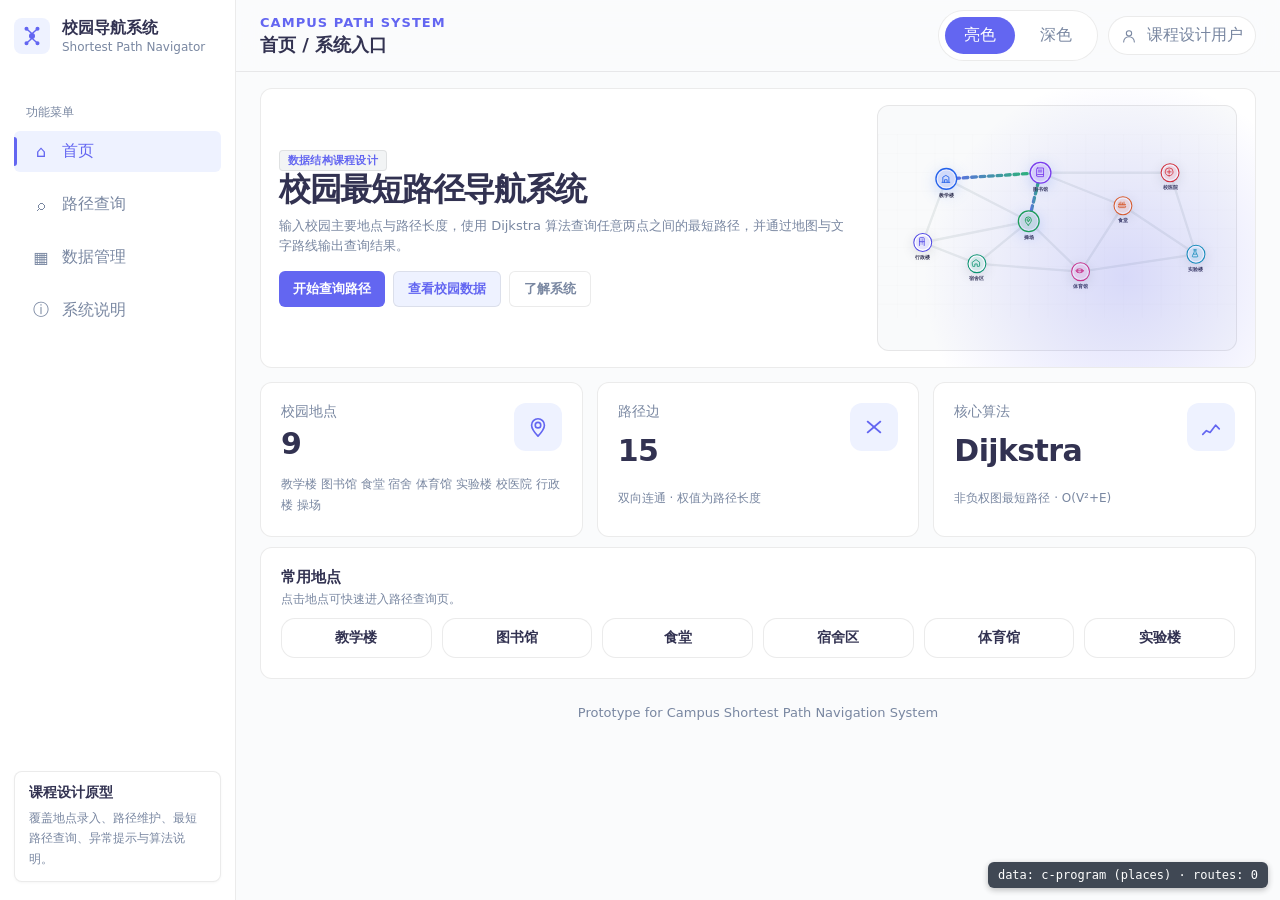
==== commit 2c6e58dc: "feat(frontend): add place dialog, theme code-block, rename light theme 1. data.html 新增"新增地点"弹窗： - 顶部" ====
--- a/assets/prototype/campus-nav-prototype/index.html
+++ b/assets/prototype/campus-nav-prototype/index.html
@@ -46,7 +46,7 @@
         </div>
         <div class="top-actions">
           <div class="theme-switch" aria-label="主题切换">
-            <button class="theme-btn" data-theme-btn="blue">蓝白</button>
+            <button class="theme-btn" data-theme-btn="blue">亮色</button>
             <button class="theme-btn" data-theme-btn="dark">深色</button>
           </div>
           <div class="user-pill"><svg width="16" height="16" viewBox="0 0 24 24" fill="none" stroke="currentColor" stroke-width="1.6" stroke-linecap="round" stroke-linejoin="round"><circle cx="12" cy="8" r="4"/><path d="M4 21a8 8 0 0 1 16 0"/></svg> 课程设计用户</div>
--- a/assets/prototype/campus-nav-prototype/css/styles.css
+++ b/assets/prototype/campus-nav-prototype/css/styles.css
@@ -19,6 +19,9 @@
   --map-bg: #f9fafb;
   --map-road: #e6eaeb;
   --chip: #f2f4f5;
+  --code-bg: #f9fafb;
+  --code-fg: #323251;
+  --code-keyword: #6366f1;
 }
 
 [data-theme="dark"] {
@@ -40,6 +43,9 @@
   --map-bg: #17171c;
   --map-road: #393946;
   --chip: #252530;
+  --code-bg: #07111f;
+  --code-fg: #dbeafe;
+  --code-keyword: #a5b4fc;
 }
 
 * {
@@ -774,7 +780,10 @@
 }
 
 .map-node-icon {
-  color: var(--node-accent, var(--primary));
+  pointer-events: none;
+}
+
+.map-node-tint {
   pointer-events: none;
 }
 
@@ -931,15 +940,136 @@
 .code-block {
   margin-top: 16px;
   padding: 16px;
-  border-radius: 16px;
-  border: 1px solid var(--line);
-  background: #07111f;
-  color: #dbeafe;
+  border-radius: var(--radius-lg);
+  border: 1px solid var(--line);
+  background: var(--code-bg);
+  color: var(--code-fg);
   overflow: auto;
   font-family: "SFMono-Regular", Consolas, "Liberation Mono", Menlo, monospace;
   font-size: 13px;
   line-height: 1.7;
 }
+
+/* ---- dialog ---- */
+.dialog-mask {
+  position: fixed;
+  inset: 0;
+  background: rgba(2, 6, 23, 0.46);
+  display: none;
+  align-items: center;
+  justify-content: center;
+  z-index: 100;
+  padding: 24px;
+}
+.dialog-mask.show { display: flex; }
+
+.dialog {
+  width: min(560px, 100%);
+  max-height: calc(100vh - 48px);
+  display: flex;
+  flex-direction: column;
+  background: var(--surface);
+  border: 1px solid var(--line);
+  border-radius: var(--radius-lg);
+  box-shadow: 0 24px 60px rgba(0, 0, 0, 0.18);
+  overflow: hidden;
+}
+
+.dialog-head {
+  display: flex;
+  align-items: center;
+  justify-content: space-between;
+  padding: 16px 20px;
+  border-bottom: 1px solid var(--line);
+}
+.dialog-head h2 { margin: 0; font-size: 16px; }
+
+.dialog-close {
+  background: transparent;
+  border: 0;
+  color: var(--muted);
+  width: 28px;
+  height: 28px;
+  display: grid;
+  place-items: center;
+  border-radius: 6px;
+}
+.dialog-close:hover { background: var(--surface-soft); color: var(--text); }
+
+.dialog-body {
+  padding: 18px 20px;
+  overflow-y: auto;
+  flex: 1 1 auto;
+}
+
+.dialog-body .form-row + .form-row { margin-top: 14px; }
+
+.dialog-body .grid.two-fields {
+  grid-template-columns: 1fr 1fr;
+  gap: 10px;
+}
+
+.dialog-edges-title {
+  font-size: 13px;
+  font-weight: 600;
+  color: var(--text);
+  margin: 18px 0 8px;
+}
+
+.dialog-edges {
+  display: grid;
+  grid-template-columns: 1fr;
+  gap: 8px;
+}
+
+.dialog-edges label {
+  display: grid;
+  grid-template-columns: 1fr 90px;
+  align-items: center;
+  gap: 10px;
+  padding: 8px 12px;
+  border: 1px solid var(--line);
+  border-radius: 6px;
+  background: var(--surface-soft);
+  font-size: 13px;
+}
+
+.dialog-edges label > span {
+  min-width: 0;
+  overflow: hidden;
+  text-overflow: ellipsis;
+  white-space: nowrap;
+}
+
+.dialog-edges input[type="number"] {
+  width: 100%;
+  padding: 4px 8px;
+  border: 1px solid var(--line);
+  border-radius: 4px;
+  background: var(--surface);
+  color: var(--text);
+  text-align: right;
+}
+
+.dialog-foot {
+  display: flex;
+  justify-content: flex-end;
+  gap: 10px;
+  padding: 14px 20px;
+  border-top: 1px solid var(--line);
+  background: var(--surface-soft);
+}
+
+.dialog-error {
+  margin-top: 10px;
+  padding: 8px 12px;
+  border-radius: 6px;
+  background: color-mix(in srgb, var(--danger) 10%, transparent);
+  color: var(--danger);
+  font-size: 13px;
+  display: none;
+}
+.dialog-error.show { display: block; }
 
 .footer-note {
   margin-top: 26px;
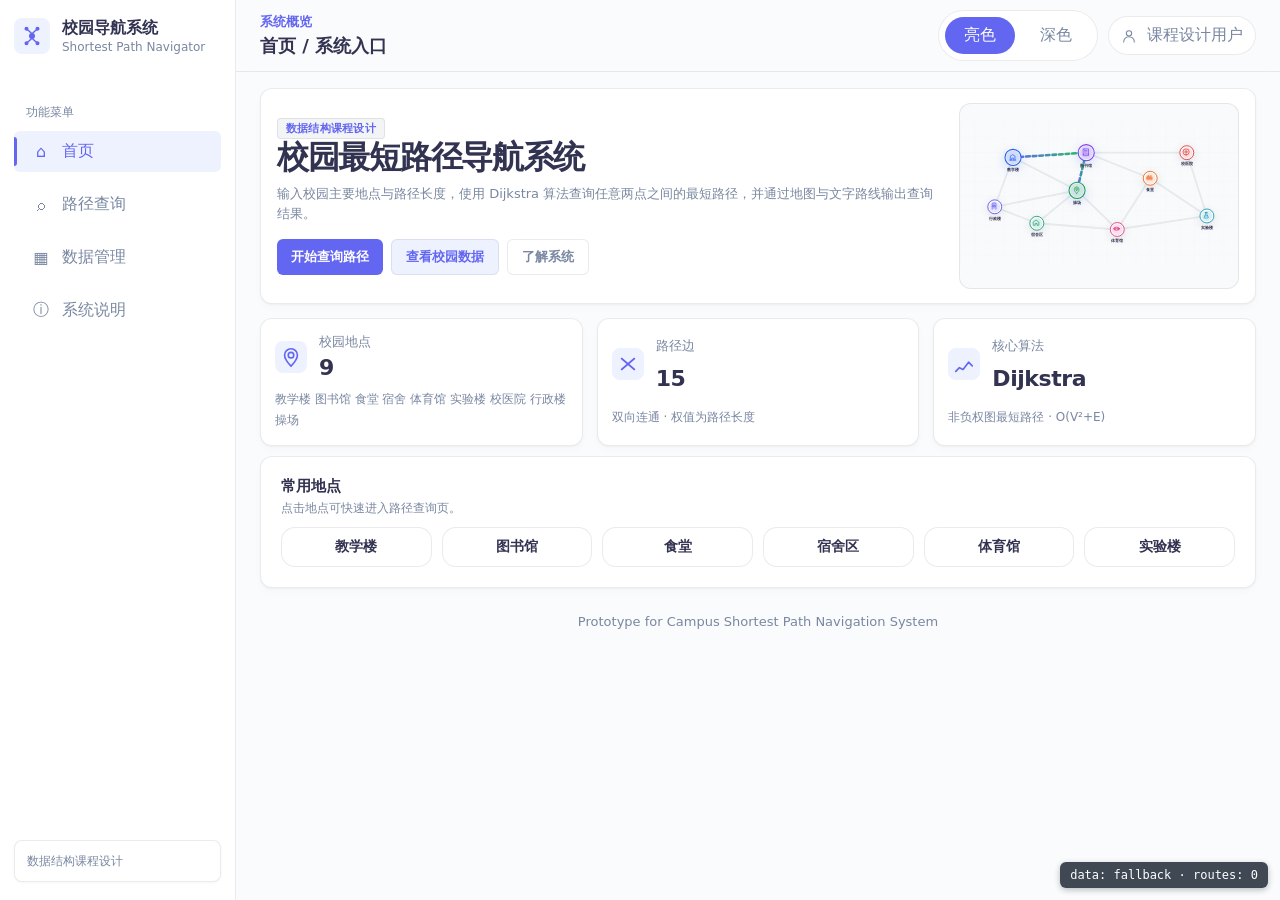
==== commit 97a3c665: "feat(frontend): reduce AI-generated feel and tighten layouts - Remove hero radial gradient blob and " ====
--- a/assets/prototype/campus-nav-prototype/index.html
+++ b/assets/prototype/campus-nav-prototype/index.html
@@ -31,9 +31,8 @@
       </div>
       <div class="nav-section-title">功能菜单</div>
       <nav class="nav-list" data-nav></nav>
-      <div class="sidebar-card">
-        <strong>课程设计原型</strong>
-        <p>覆盖地点录入、路径维护、最短路径查询、异常提示与算法说明。</p>
+      <div class="sidebar-card" style="padding:10px 12px">
+        <p style="font-size:12px;color:var(--muted);margin:0">数据结构课程设计</p>
       </div>
     </aside>
 
@@ -41,7 +40,7 @@
       <header class="topbar">
         <button class="btn ghost mobile-menu-btn" data-menu-toggle>☰</button>
         <div>
-          <div class="page-kicker">Campus Path System</div>
+          <div class="page-kicker">系统概览</div>
           <h1 class="page-title">首页 / 系统入口</h1>
         </div>
         <div class="top-actions">
@@ -65,7 +64,7 @@
               <a class="btn ghost" href="docs.html">了解系统</a>
             </div>
           </div>
-          <div class="hero-visual" data-campus-map data-active="teaching,library,playground"></div>
+          <div class="hero-visual bg-dots" data-campus-map data-active="teaching,library,playground"></div>
         </div>
 
         <div class="grid three stat-row" style="margin-top:14px">
--- a/assets/prototype/campus-nav-prototype/css/styles.css
+++ b/assets/prototype/campus-nav-prototype/css/styles.css
@@ -13,6 +13,7 @@
   --warning: #f59e0b;
   --success: #16a34a;
   --shadow: 0 1px 3px rgba(0, 0, 0, 0.04);
+  --shadow-card: 0 1px 2px rgba(0, 0, 0, 0.04), 0 4px 8px rgba(0, 0, 0, 0.02);
   --radius: 6px;
   --radius-lg: 12px;
   --sidebar: #ffffff;
@@ -39,6 +40,7 @@
   --warning: #fbbf24;
   --success: #34d399;
   --shadow: 0 1px 3px rgba(0, 0, 0, 0.4);
+  --shadow-card: 0 1px 2px rgba(0, 0, 0, 0.4), 0 4px 8px rgba(0, 0, 0, 0.2);
   --sidebar: #161618;
   --map-bg: #17171c;
   --map-road: #393946;
@@ -48,6 +50,15 @@
   --code-keyword: #a5b4fc;
 }
 
+.bg-dots {
+  background-image: radial-gradient(circle at 0.5px 0.5px, rgba(0, 0, 0, 0.08) 0.5px, transparent 0);
+  background-size: 8px 8px;
+}
+
+[data-theme="dark"] .bg-dots {
+  background-image: radial-gradient(circle at 0.5px 0.5px, rgba(255, 255, 255, 0.06) 0.5px, transparent 0);
+}
+
 * {
   box-sizing: border-box;
 }
@@ -62,6 +73,24 @@
   background: var(--bg);
   color: var(--text);
   min-height: 100vh;
+}
+
+/* 主题切换时让颜色/背景/边框等跟随 CSS 变量平滑过渡（不追求所有属性） */
+@media (prefers-reduced-motion: no-preference) {
+  body {
+    transition: background-color 250ms ease, color 250ms ease;
+  }
+
+  *,
+  *::before,
+  *::after {
+    transition: background-color 250ms ease,
+                color 250ms ease,
+                border-color 250ms ease,
+                box-shadow 250ms ease,
+                fill 250ms ease,
+                stroke 250ms ease;
+  }
 }
 
 a {
@@ -221,9 +250,7 @@
 .page-kicker {
   color: var(--primary);
   font-size: 13px;
-  font-weight: 700;
-  letter-spacing: 0.08em;
-  text-transform: uppercase;
+  font-weight: 600;
 }
 
 .page-title {
@@ -312,6 +339,7 @@
   background: var(--surface);
   border: 1px solid var(--line);
   border-radius: var(--radius-lg);
+  box-shadow: var(--shadow-card);
 }
 
 .card.pad {
@@ -321,23 +349,12 @@
 .hero {
   position: relative;
   overflow: hidden;
-  min-height: 200px;
-  display: grid;
-  grid-template-columns: 1fr 360px;
-  align-items: center;
-  gap: 20px;
-  padding: 16px 18px;
-}
-
-.hero::after {
-  content: "";
-  position: absolute;
-  inset: auto -80px -120px auto;
-  width: 420px;
-  height: 420px;
-  border-radius: 50%;
-  background: radial-gradient(circle, color-mix(in srgb, var(--primary) 22%, transparent), transparent 68%);
-  pointer-events: none;
+  min-height: 160px;
+  display: grid;
+  grid-template-columns: 1fr 280px;
+  align-items: center;
+  gap: 16px;
+  padding: 14px 16px;
 }
 
 .hero h1 {
@@ -403,52 +420,52 @@
 
 .hero-visual {
   position: relative;
-  min-height: 240px;
-  border-radius: 12px;
+  min-height: 180px;
+  border-radius: var(--radius-lg);
   background: var(--map-bg);
   border: 1px solid var(--line);
   overflow: hidden;
 }
 
 .hero-visual .campus-map {
-  min-height: 240px;
+  min-height: 180px;
 }
 
 .stat-card {
   display: grid;
-  grid-template-columns: 1fr auto;
+  grid-template-columns: auto 1fr;
   grid-template-areas:
-    "label icon"
-    "num   icon"
-    "sub   sub";
-  align-items: start;
-  gap: 6px 12px;
-  padding: 20px;
+    "icon label"
+    "icon num"
+    "sub  sub";
+  align-items: center;
+  gap: 4px 12px;
+  padding: 14px;
 }
 
 .stat-card .icon {
   grid-area: icon;
-  width: 48px;
-  height: 48px;
+  width: 32px;
+  height: 32px;
   display: grid;
   place-items: center;
-  border-radius: var(--radius-lg);
+  border-radius: 8px;
   background: var(--primary-soft);
   color: var(--primary);
 }
 
 .stat-card .label {
   grid-area: label;
-  font-size: 14px;
+  font-size: 13px;
   color: var(--muted);
   font-weight: 500;
 }
 
 .stat-card strong {
   grid-area: num;
-  font-size: 30px;
-  font-weight: 800;
-  line-height: 1.1;
+  font-size: 22px;
+  font-weight: 700;
+  line-height: 1.2;
   color: var(--text);
   letter-spacing: -0.02em;
 }
@@ -459,7 +476,7 @@
   color: var(--muted);
   display: flex;
   gap: 12px;
-  margin-top: 8px;
+  margin-top: 4px;
 }
 
 .stat-card span {
@@ -548,9 +565,8 @@
   gap: 12px;
   padding: 12px 14px;
   border: 1px solid var(--line);
-  border-radius: 14px;
-  background: linear-gradient(180deg, var(--surface-strong), var(--surface));
-  box-shadow: 0 1px 0 rgba(255, 255, 255, 0.6) inset;
+  border-radius: 10px;
+  background: var(--surface-soft);
 }
 
 .route-rail {
@@ -621,8 +637,7 @@
 .query-form-actions .btn.primary {
   min-width: 132px;
   padding: 8px 18px;
-  border-radius: 10px;
-  box-shadow: 0 8px 18px color-mix(in srgb, var(--primary) 28%, transparent);
+  border-radius: 8px;
 }
 
 .form-row {
@@ -639,11 +654,11 @@
   display: flex;
   align-items: center;
   gap: 10px;
-  padding: 0 14px;
-  min-height: 56px;
+  padding: 0 12px;
+  min-height: 44px;
   border: 1px solid var(--line);
   background: var(--surface-strong);
-  border-radius: 16px;
+  border-radius: 10px;
 }
 
 .input-wrap-compact {
@@ -702,9 +717,9 @@
 }
 
 .distance-number {
-  font-size: 50px;
-  font-weight: 900;
-  letter-spacing: -0.06em;
+  font-size: 32px;
+  font-weight: 700;
+  letter-spacing: -0.02em;
   color: var(--primary);
 }
 
@@ -729,7 +744,7 @@
   align-items: center;
   gap: 12px;
   padding: 13px;
-  border-radius: 16px;
+  border-radius: 10px;
   background: var(--surface-strong);
   border: 1px solid var(--line);
 }
@@ -742,7 +757,7 @@
   display: grid;
   place-items: center;
   border-radius: 50%;
-  background: linear-gradient(135deg, var(--primary), var(--primary-2));
+  background: var(--primary);
   color: #fff;
   font-weight: 800;
 }
@@ -834,14 +849,14 @@
 .table-wrap {
   overflow: auto;
   border: 1px solid var(--line);
-  border-radius: 18px;
+  border-radius: var(--radius-lg);
   background: var(--surface-strong);
 }
 
 table {
   width: 100%;
   border-collapse: collapse;
-  min-width: 720px;
+  min-width: 560px;
 }
 
 th,
@@ -914,8 +929,8 @@
   height: 44px;
   display: grid;
   place-items: center;
-  border-radius: 16px;
-  background: linear-gradient(135deg, var(--primary), var(--primary-2));
+  border-radius: 10px;
+  background: var(--primary);
   color: white;
   font-weight: 900;
 }
@@ -923,7 +938,7 @@
 .timeline-body {
   padding: 16px;
   border: 1px solid var(--line);
-  border-radius: 18px;
+  border-radius: var(--radius-lg);
   background: var(--surface-strong);
 }
 
@@ -1087,21 +1102,21 @@
 }
 
 .empty-state {
-  padding: 44px 20px;
+  padding: 32px 20px;
   text-align: center;
   color: var(--muted);
 }
 
 .empty-state .big-icon {
-  width: 72px;
-  height: 72px;
+  width: 48px;
+  height: 48px;
   display: grid;
   place-items: center;
-  margin: 0 auto 14px;
-  border-radius: 24px;
+  margin: 0 auto 10px;
+  border-radius: 14px;
   background: var(--primary-soft);
   color: var(--primary);
-  font-size: 36px;
+  font-size: 24px;
 }
 
 .mock-form-grid {
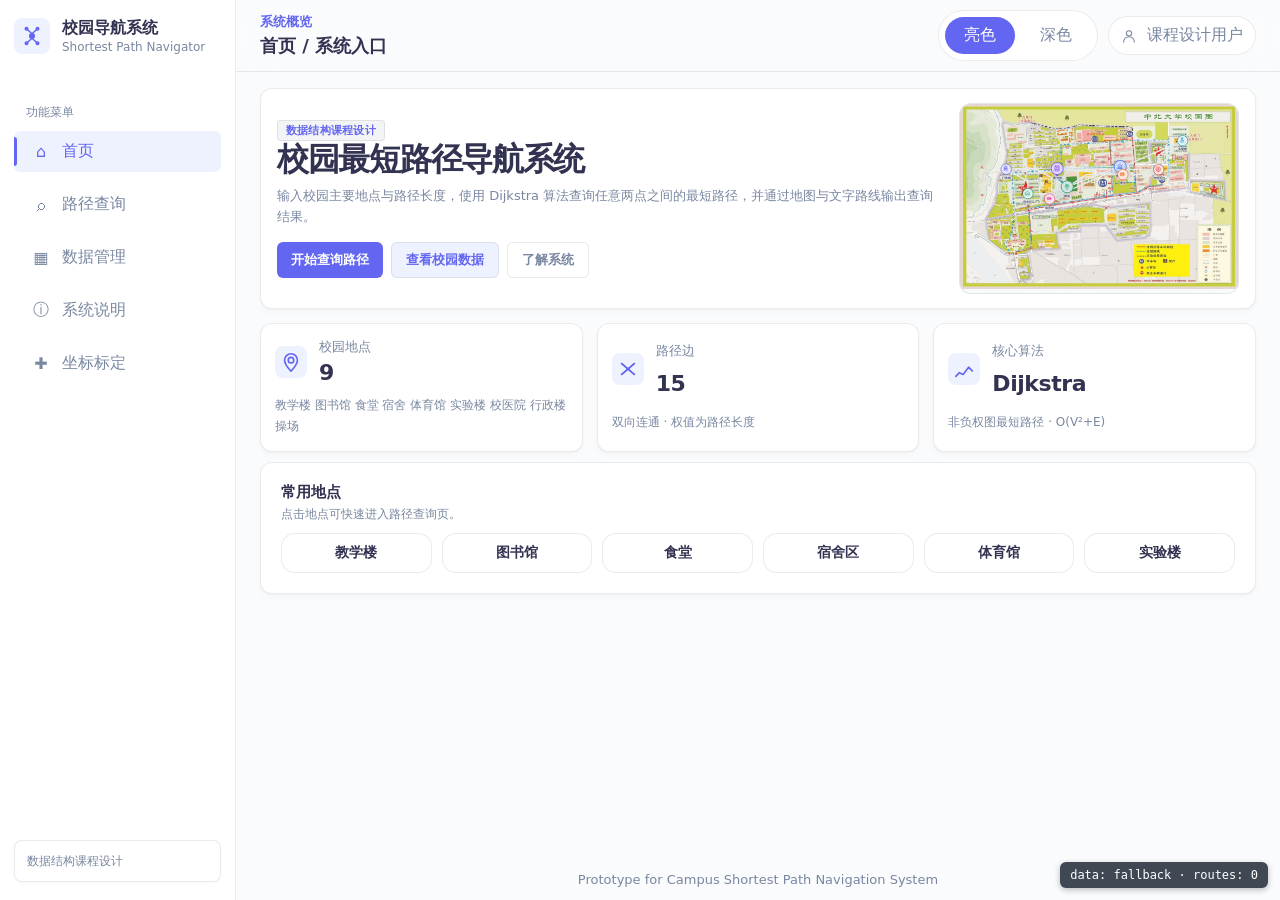
==== commit bf01a1df: "fix(frontend): move footer out of content to remove bottom gap - Move .footer-note outside .content " ====
--- a/assets/prototype/campus-nav-prototype/index.html
+++ b/assets/prototype/campus-nav-prototype/index.html
@@ -104,8 +104,8 @@
           <div class="quick-grid" data-place-grid></div>
         </div>
 
-        <p class="footer-note">Prototype for Campus Shortest Path Navigation System</p>
       </section>
+      <p class="footer-note">Prototype for Campus Shortest Path Navigation System</p>
     </main>
   </div>
   <script src="js/app.js"></script>
--- a/assets/prototype/campus-nav-prototype/css/styles.css
+++ b/assets/prototype/campus-nav-prototype/css/styles.css
@@ -231,6 +231,9 @@
 
 .main {
   min-width: 0;
+  display: flex;
+  flex-direction: column;
+  min-height: 100vh;
 }
 
 .topbar {
@@ -313,7 +316,27 @@
 }
 
 .content {
+  flex: 1 0 auto;
+  display: flex;
+  flex-direction: column;
   padding: 16px 24px 24px;
+}
+
+.content > * {
+  flex-shrink: 0;
+}
+
+.query-section:last-child {
+  flex: 1 0 auto;
+  display: flex;
+  flex-direction: column;
+}
+
+.query-section:last-child > .empty-state {
+  flex: 1;
+  display: flex;
+  flex-direction: column;
+  justify-content: center;
 }
 
 .grid {
@@ -807,6 +830,11 @@
   font-weight: 700;
   font-size: 11px;
   pointer-events: none;
+  paint-order: stroke;
+  stroke: var(--surface-strong);
+  stroke-width: 3px;
+  stroke-linecap: round;
+  stroke-linejoin: round;
 }
 
 .map-node[data-place="teaching"] { --node-accent: #2563eb; }
@@ -829,10 +857,14 @@
 .map-node[data-place="office"] .map-node-bg { stroke: #4f46e5; }
 .map-node[data-place="playground"] .map-node-bg { stroke: #16a34a; }
 
+.campus-map-image { pointer-events: none; }
+
 .map-edge {
+  fill: none;
   stroke: var(--map-road);
   stroke-width: 5;
   stroke-linecap: round;
+  stroke-linejoin: round;
 }
 
 .map-edge.active {
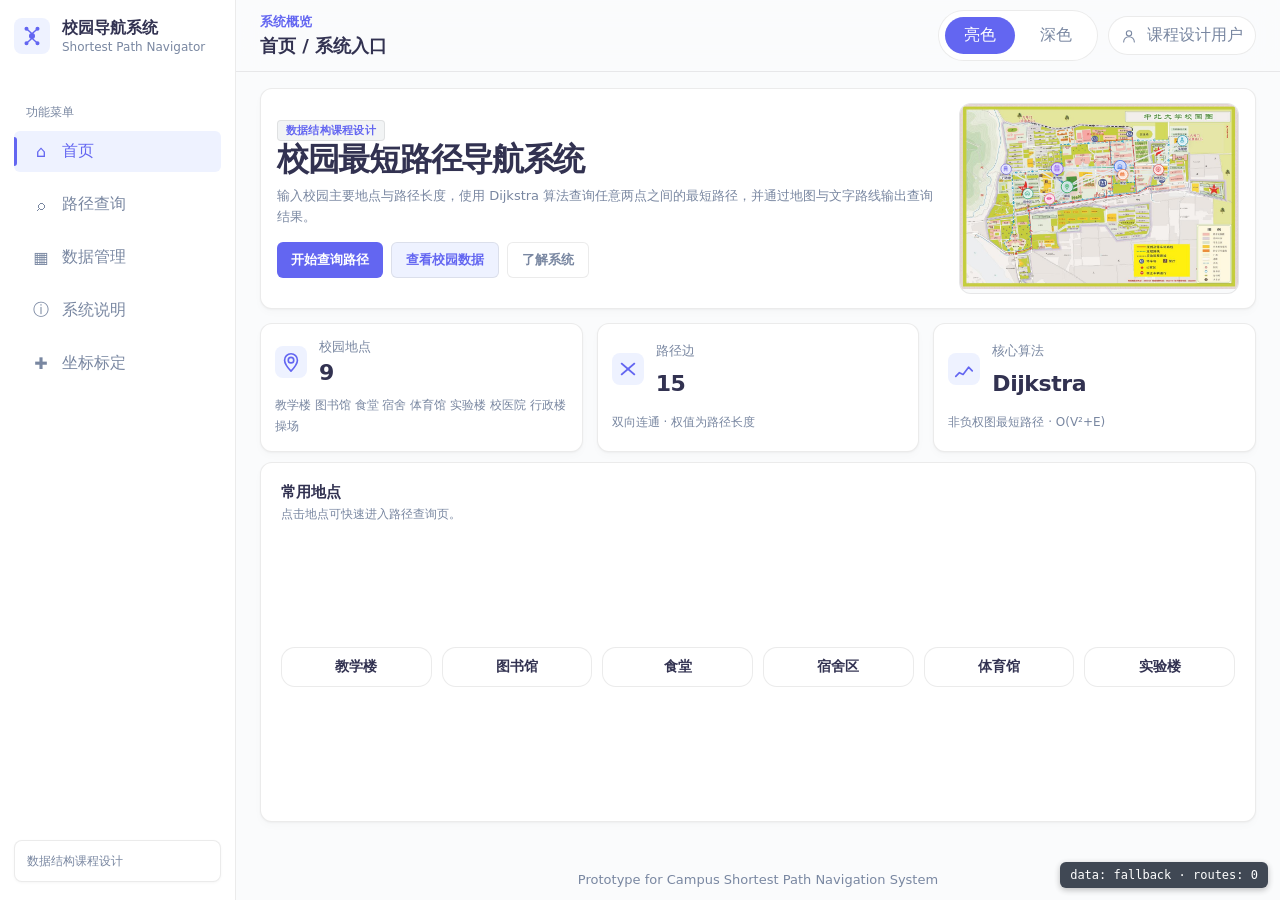
==== commit 0e697b0f: "fix(frontend): stretch quick-places card to fill viewport - Add .fill utility to make the 常用地点 card " ====
--- a/assets/prototype/campus-nav-prototype/index.html
+++ b/assets/prototype/campus-nav-prototype/index.html
@@ -94,7 +94,7 @@
           </div>
         </div>
 
-        <div class="card pad" style="margin-top:10px">
+        <div class="card pad fill" style="margin-top:10px">
           <div class="section-head">
             <div>
               <h2>常用地点</h2>
--- a/assets/prototype/campus-nav-prototype/css/styles.css
+++ b/assets/prototype/campus-nav-prototype/css/styles.css
@@ -339,6 +339,17 @@
   justify-content: center;
 }
 
+.fill {
+  flex: 1 0 auto;
+  display: flex;
+  flex-direction: column;
+}
+
+.fill .quick-grid {
+  flex: 1 0 auto;
+  align-content: center;
+}
+
 .grid {
   display: grid;
   gap: 14px;
